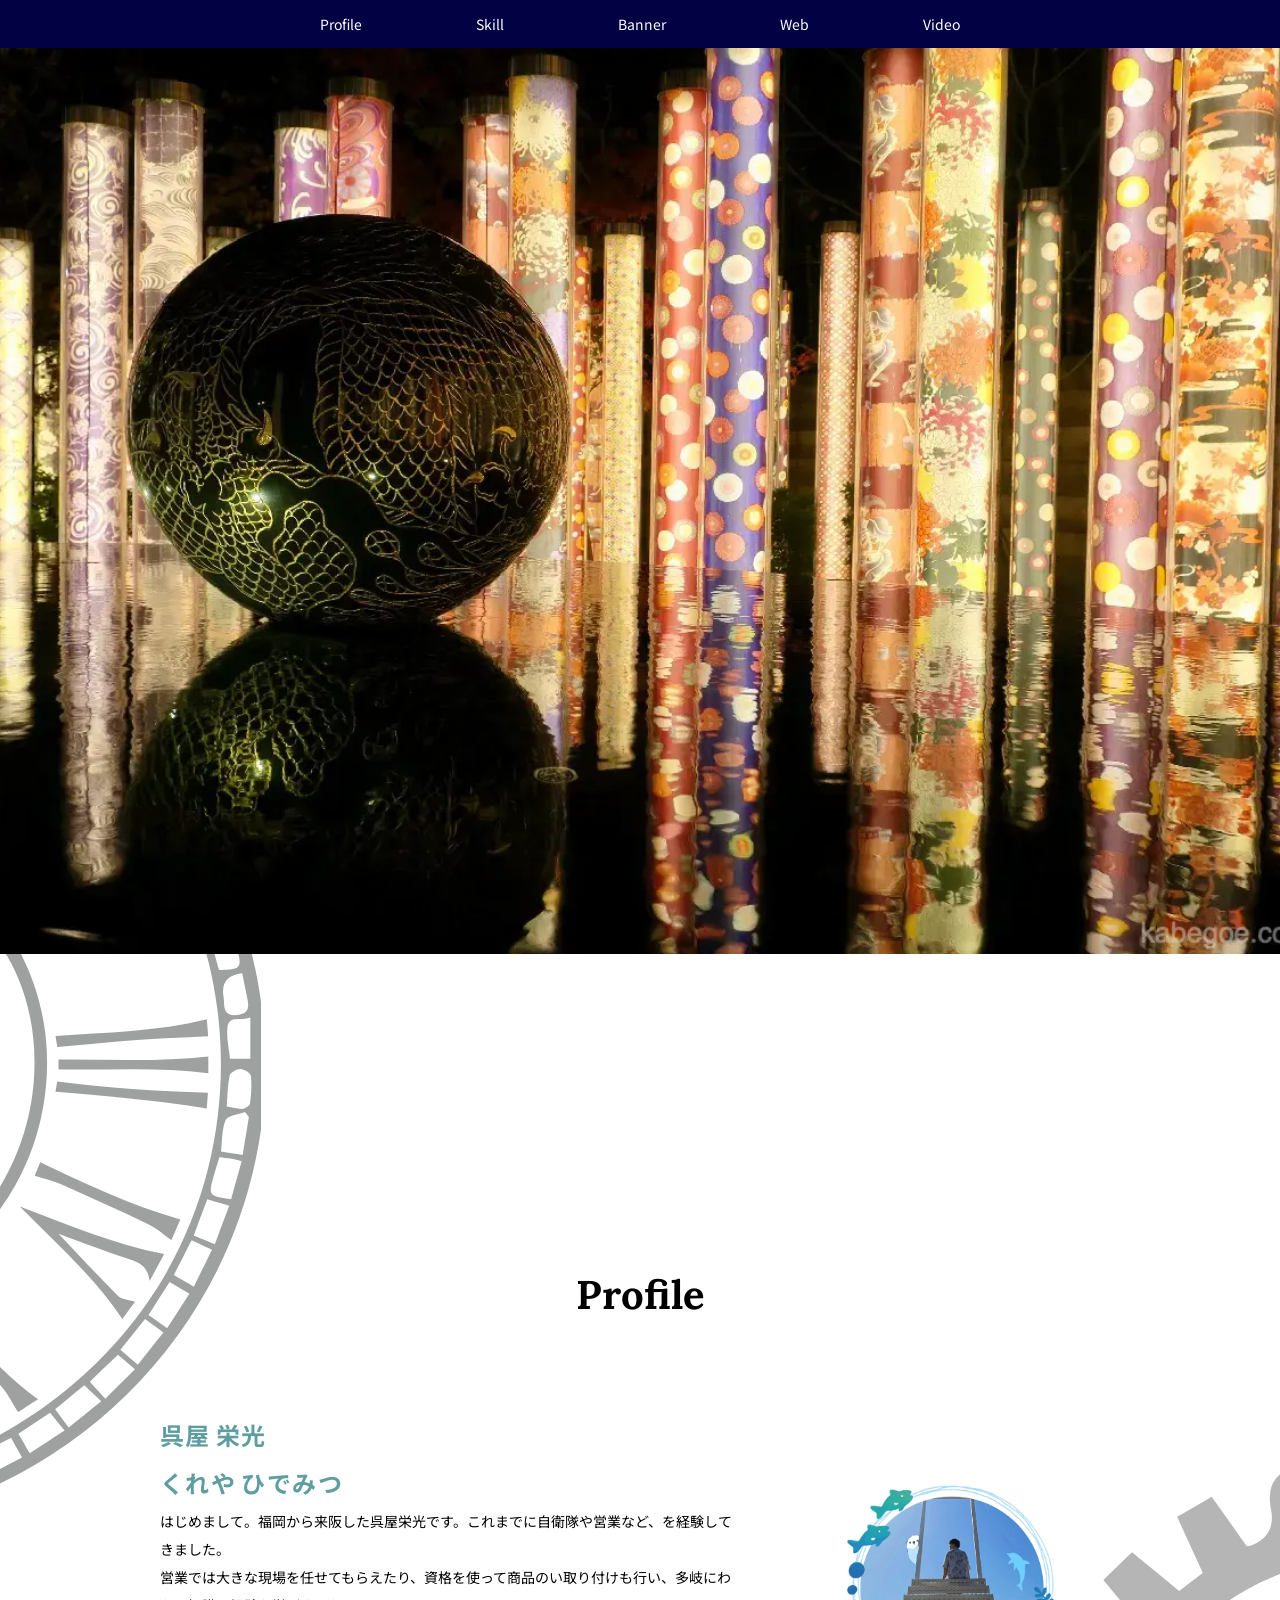
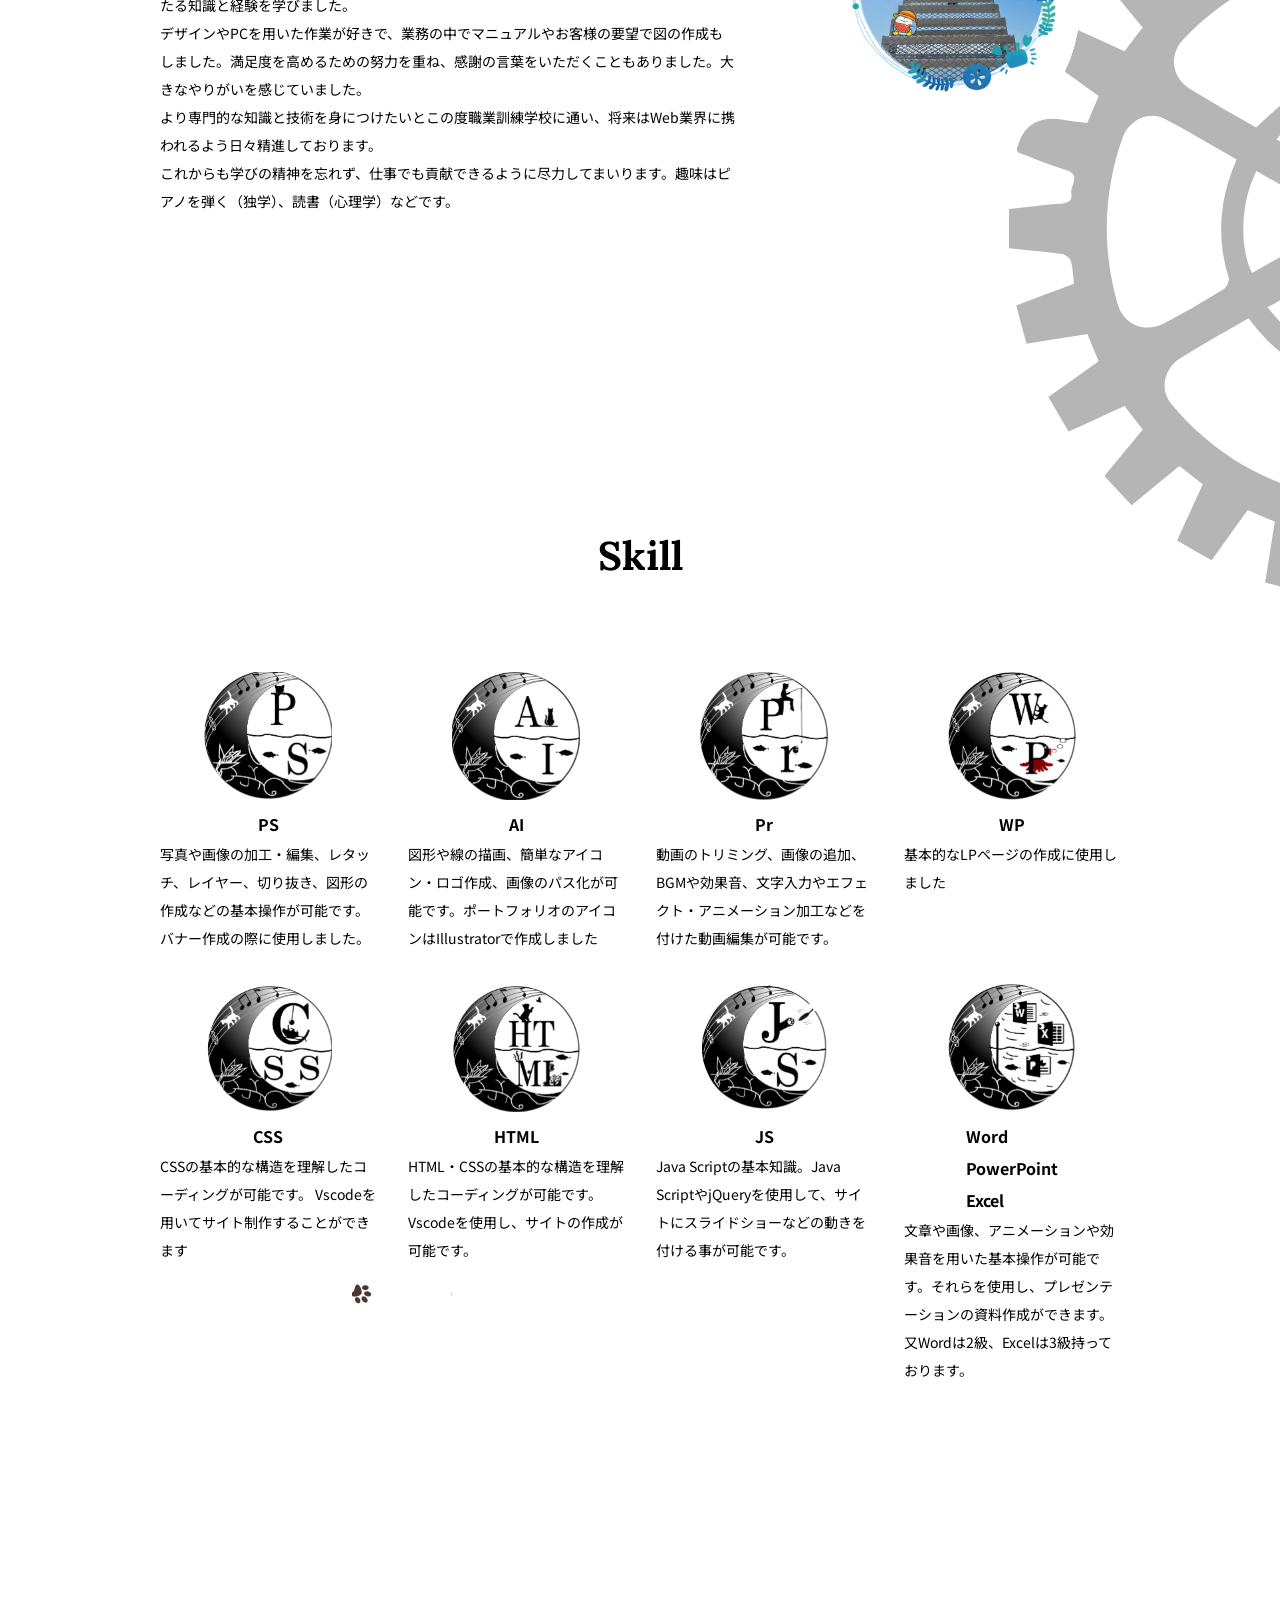
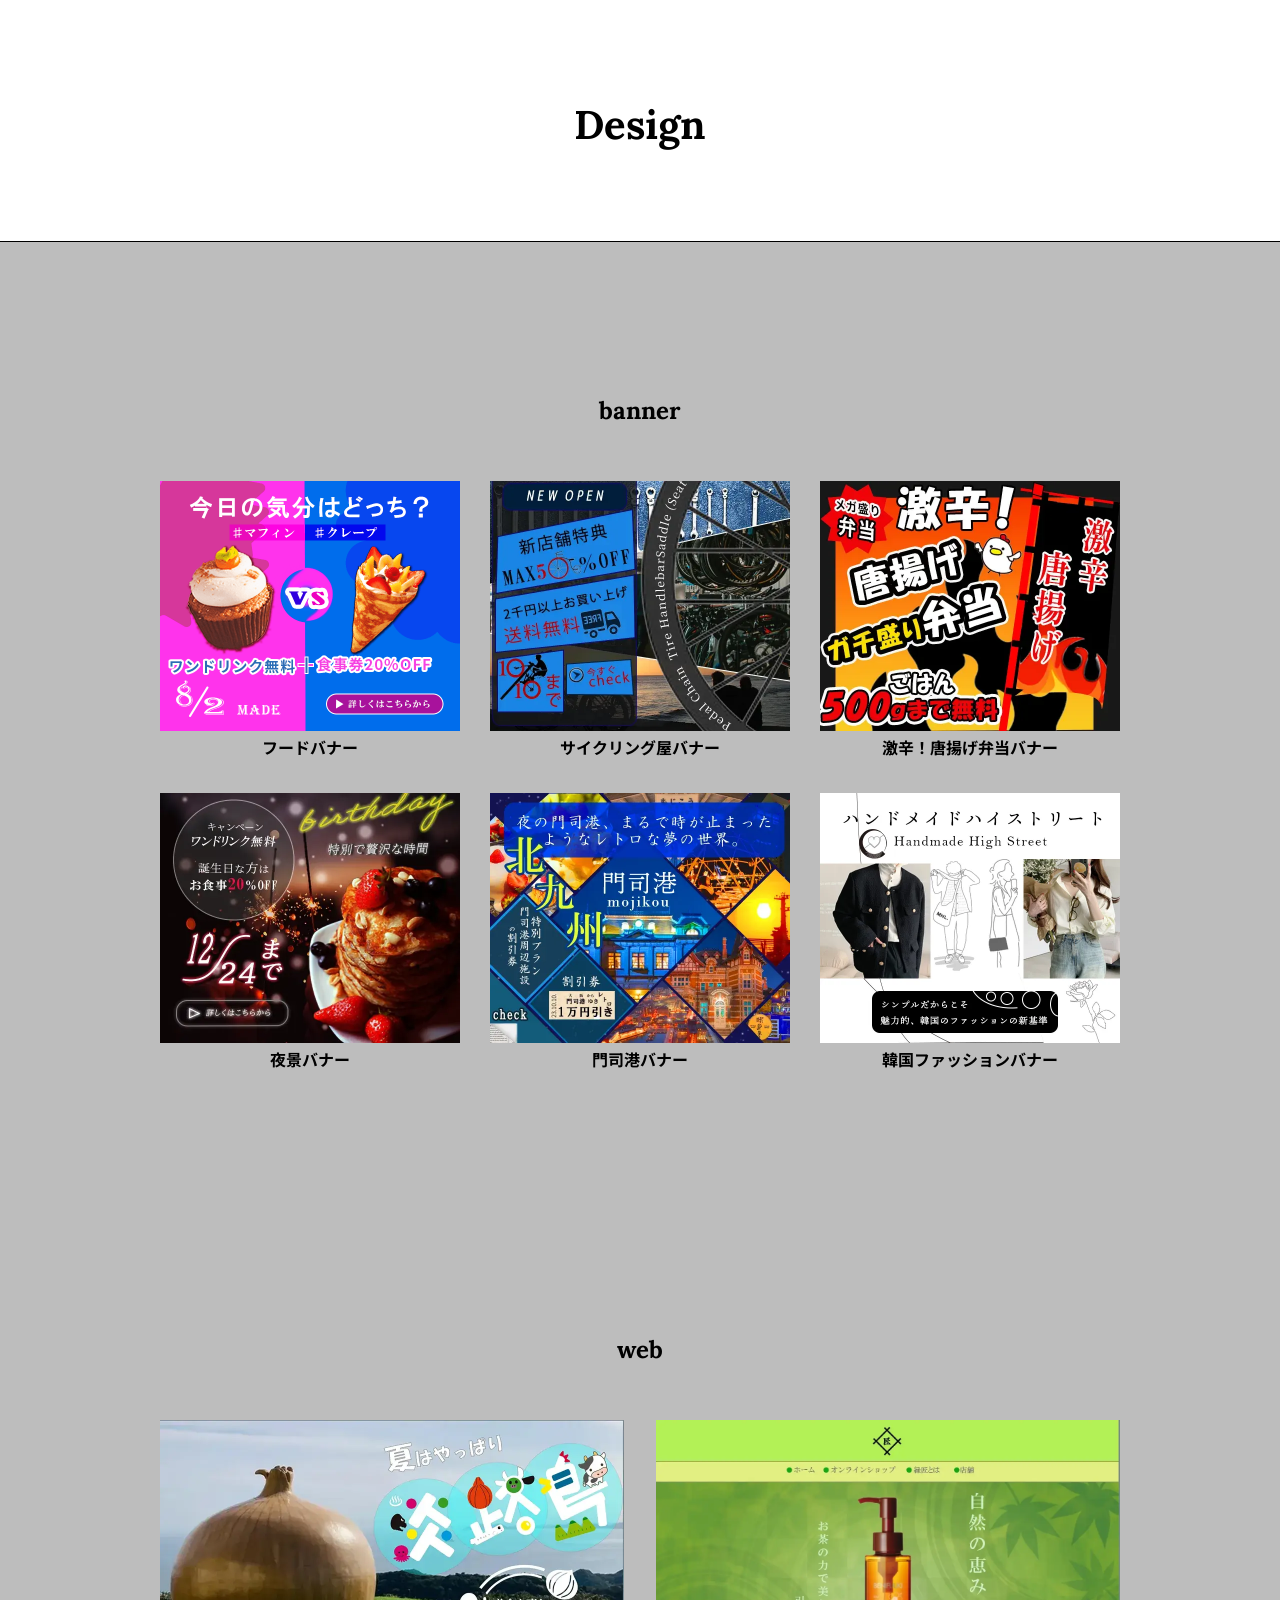
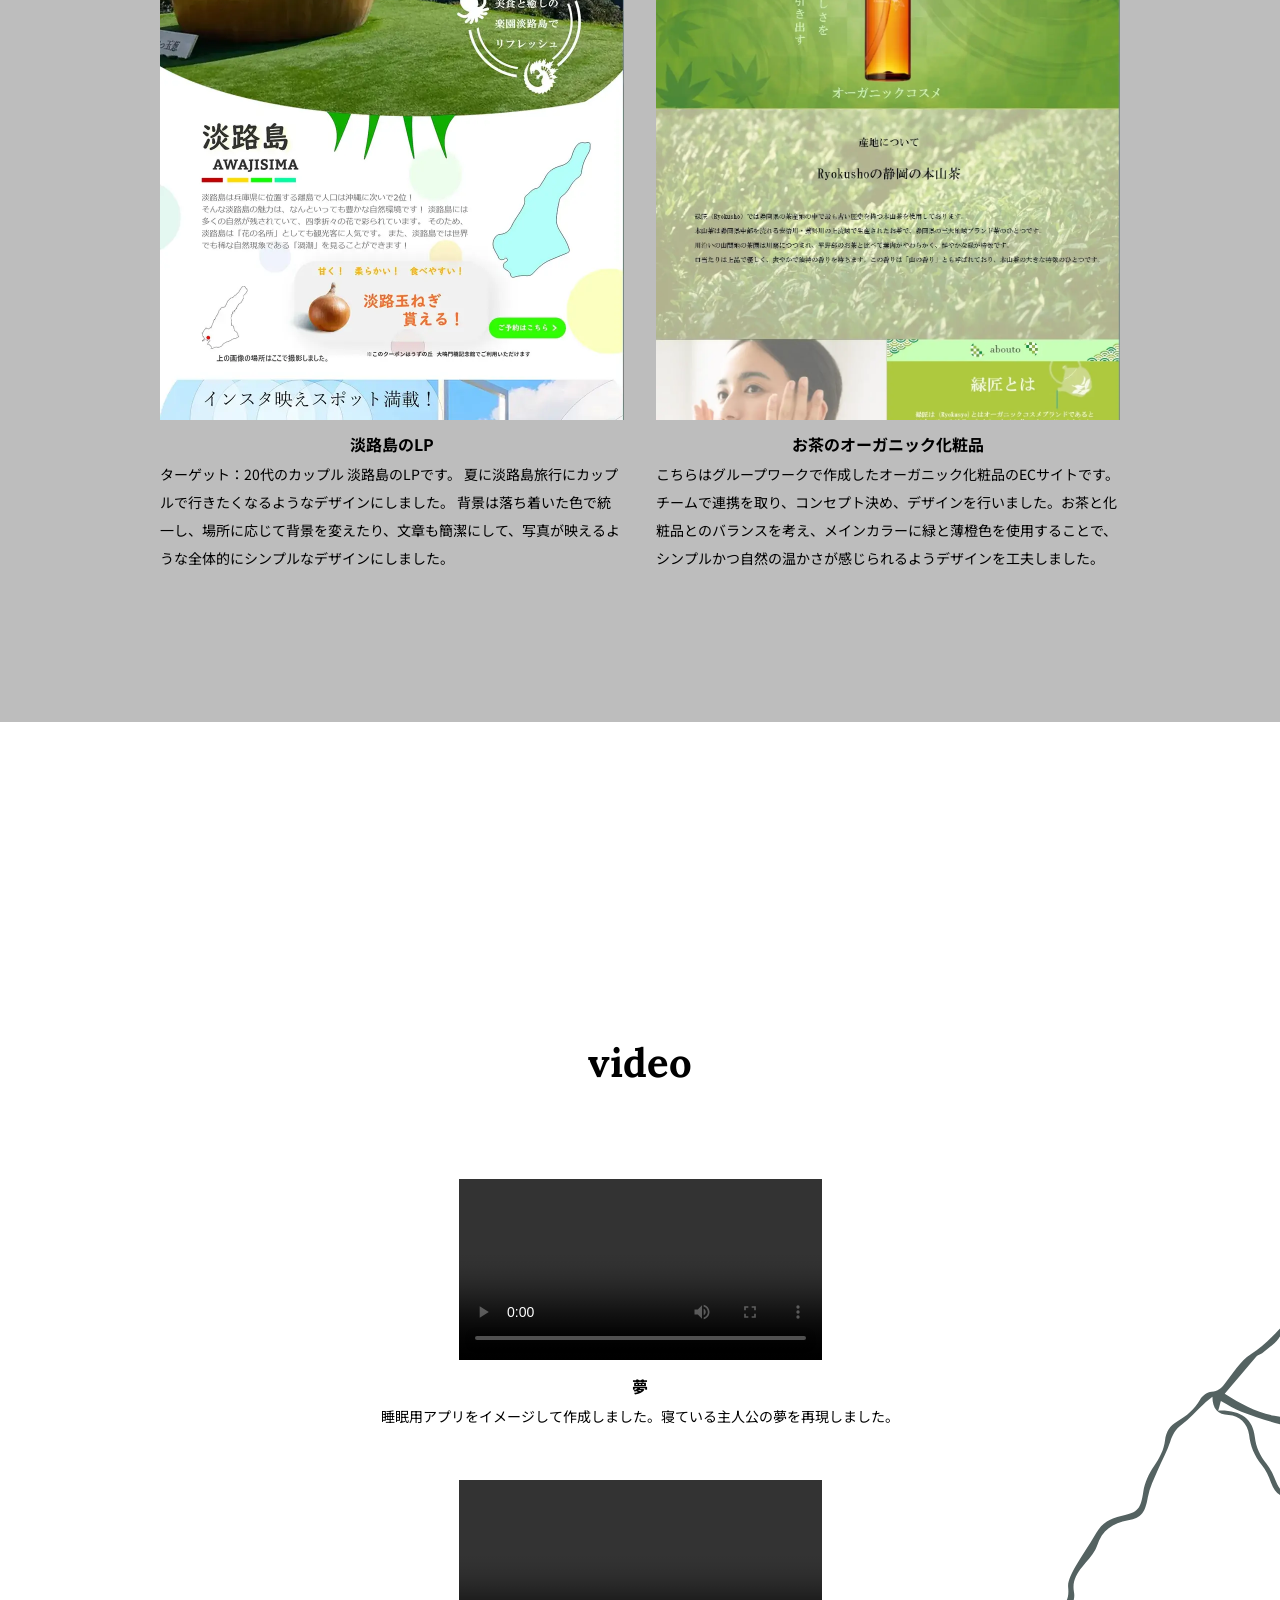
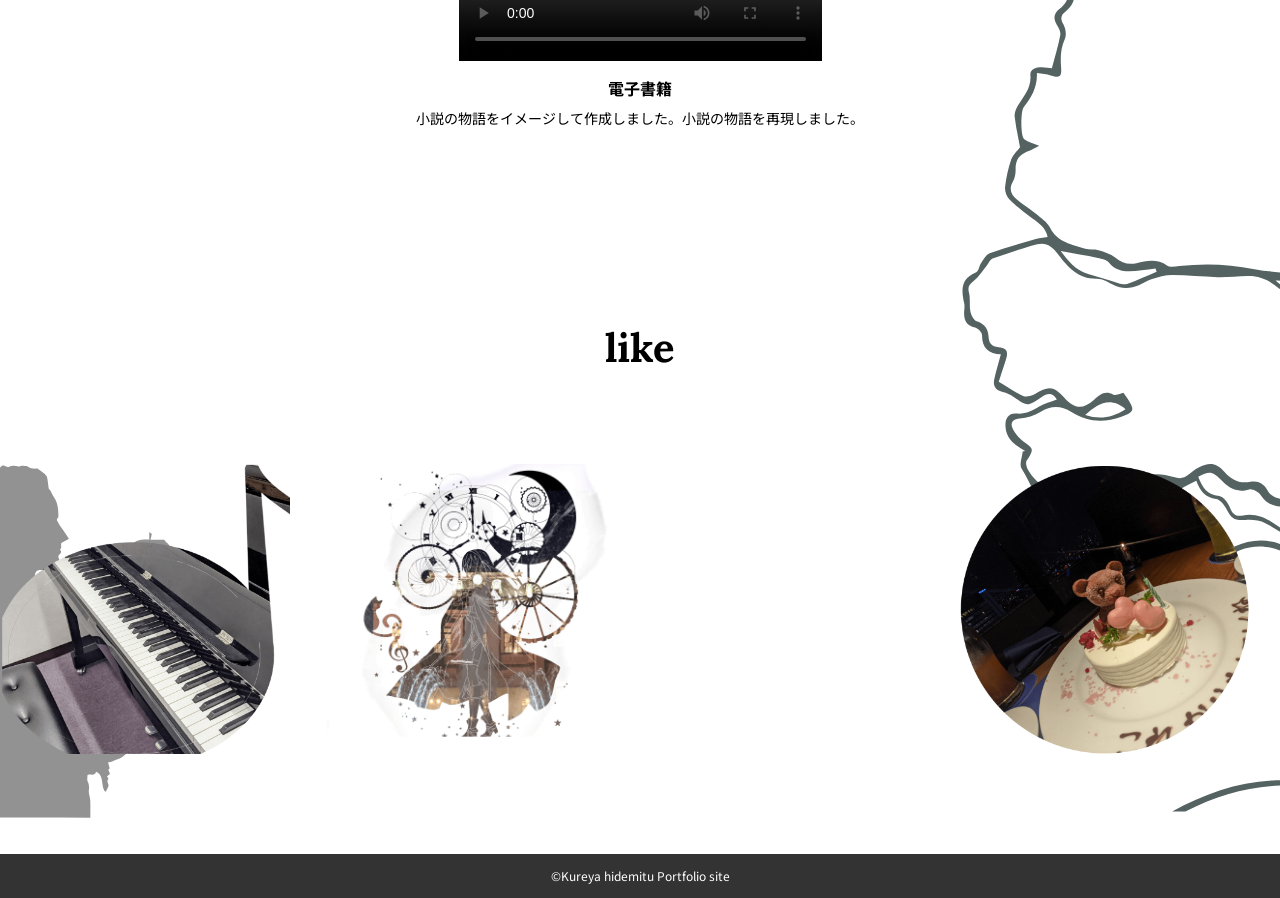
==== kureya-portfolio-site_240527/index.html @ d98ffcdb "Add files via upload" ====
<!DOCTYPE html>
<html lang="ja">

<head>
    <meta charset="UTF-8">
    <meta name="viewport" content="width=device-width, initial-scale=1.0">
    <link rel="preconnect" href="https://fonts.googleapis.com">
    <link rel="preconnect" href="https://fonts.gstatic.com" crossorigin>
    <link
        href="https://fonts.googleapis.com/css2?family=Lora:ital,wght@0,400..700;1,400..700&family=Noto+Sans+JP:wght@100..900&display=swap"
        rel="stylesheet">
    <link rel="stylesheet" href="https://cdnjs.cloudflare.com/ajax/libs/animate.css/4.1.1/animate.min.css" />

    <link rel="stylesheet" href="css/slick-theme.css">
    <link rel="stylesheet" href="css/slick.css">
    <link rel="stylesheet" href="css/style.css">
    <title>Kureya </title>
    <script src="js/jquery-3.6.3.min.js" defer></script>
    <script src="js/slick.min.js" defer></script>
    <script src="js/script.js" defer></script>

    <link rel="icon" href="images/favicon.ico">
</head>

<body>
    <!-- マウスストーカーhttps://junpei-sugiyama.com/mouse-stalker/#google_vignette/ -->
    <div class="stalker" id="js-stalker"></div>


    <!-- 背景のアニメーション -->
    <div id="particles-js"></div>


    <!-- オープニング -->
    <div class="shutter"></div>

    <header>

        <p id="page-top"><a href="#"><span>Page Top</span></a></p>
        <nav class="pc-nav">
            <ul>
                <li>
                    <a href="#profile">Profile</a>
                </li>
                <li>
                    <a href="#skill">Skill</a>
                </li>
                <li>
                    <a href="#design">Banner</a>
                </li>
                <li>
                    <a href="#web">Web</a>
                </li>
                <li>
                    <a href="#video">Video</a>
                </li>
            </ul>
        </nav>

        <!-- スマートフォン版ハンバーガーメニュー -->
        <nav class="sp-nav">
            <ul>
                <li>
                    <a href="#profile">Profile</a>
                </li>
                <li>
                    <a href="#skill">Skill</a>
                </li>
                <li>
                    <a href="#design">Banner</a>
                </li>
                <li>
                    <a href="#web">Web</a>
                </li>
                <li>
                    <a href="#video">Video</a>
                </li>
            </ul>
        </nav>

        <div class="sp-open-btn"><span></span><span></span><span></span></div>

    </header>
    <main>

        <section id="top-hero" class="top-hero">
            <nav class="title">
                <div>
                    <p>
                        <span>P</span>
                        <span>O</span>
                        <span>R</span>
                        <span>T</span>
                        <span>F</span>
                        <span>O</span>
                        <span>L</span>
                        <span>I</span>
                        <span>O</span>
                    </p>
                </div>
            </nav>
        </section>


        <section id="profile" class="container effect-fade">
            <h2 class="h1-portfolio  animate__animated">
                <div class="c07 active">Profile</div>
            </h2>
            <div class="profile-box">
                <div class="profile-box-left">
                    <!-- (一文字ずつでる文字アニメーション)https://mitsutano-oshiro.com/archives/2160 -->

                    <div class="profile-name-box">
                        <div class="txt">
                            <p>呉</p>
                            <p class="txt-space">屋</p>
                            <p>栄</p>
                            <p>光</p>
                        </div>
                        <div class="txt">
                            <p>く</p>
                            <p>れ</p>
                            <p class="txt-space">や</p>

                            <p>ひ</p>
                            <p>で</p>
                            <p>み</p>
                            <p>つ</p>
                        </div><!-- /.txt -->

                    </div>
                    <p class="bgextend bgUDextendTrigger bgappearTrigger">
                        はじめまして。福岡から来阪した呉屋栄光です。これまでに自衛隊や営業など、を経験してきました。<br>
                        営業では大きな現場を任せてもらえたり、資格を使って商品のい取り付けも行い、多岐にわたる知識と経験を学びました。<br>
                        デザインやPCを用いた作業が好きで、業務の中でマニュアルやお客様の要望で図の作成もしました。満足度を高めるための努力を重ね、感謝の言葉をいただくこともありました。大きなやりがいを感じていました。<br>
                        より専門的な知識と技術を身につけたいとこの度職業訓練学校に通い、将来はWeb業界に携われるよう日々精進しております。<br>
                        これからも学びの精神を忘れず、仕事でも貢献できるように尽力してまいります。趣味はピアノを弾く（独学）、読書（心理学）などです。



                    </p>
                </div>

                <figure>

                    <div class="circle">


                        <!-- portfolio写真回転（jQuery）https://www.kansuke-prg.com/jquery/rotation -->
                        <div id="rotate-area">
                            <div class="rotate-target omote" id="omote">
                                <img src="images/profile.png">

                            </div>
                            <div class="rotate-target ura" id="ura">
                                <img src="images/portfolio2.png">

                            </div>
                        </div>
                    </div>


                </figure>
            </div>

            <!-- 回転アニメーション -->
            <div class="box">
                <img src="images/clock (2).svg" alt="" />
            </div>


            <div class="box-gear">
                <img src="images/gear.svg" alt="" />
            </div>
        </section>



        <section id="skill" class="container effect-fade">


            <h2 class="h2-skill animate__animated">
                <div class="c07 active">Skill</div>
            </h2>


            <div class="skill-box">

                <ul>

                    <li>
                        <figure>


                            <div class="flipY"><a href="#skill"><img src="images/PS.png" alt=""><span
                                        class="cap">フォトショップ</span></a></div>

                        </figure>
                        <p class="skill-name">PS </p>
                        <p>写真や画像の加工・編集、レタッチ、レイヤー、切り抜き、図形の作成などの基本操作が可能です。バナー作成の際に使用しました。
                        </p>
                    </li>
                    <li>
                        <figure>
                            <div class="flipY"><a href="#skill"><img src="images/AI.png" alt=""><span
                                        class="cap">イラストレーター</span></a></div>
                        </figure>
                        <p class="skill-name">AI </p>
                        <p>図形や線の描画、簡単なアイコン・ロゴ作成、画像のパス化が可能です。ポートフォリオのアイコンはIllustratorで作成しました
                        </p>
                    </li>
                    <li>
                        <figure>
                            <div class="flipY"><a href="#skill"><img src="images/PJ.png" alt=""><span
                                        class="cap">プレミアプロ</span></a></div>
                        </figure>
                        <p class="skill-name">Pr </p>
                        <p>動画のトリミング、画像の追加、BGMや効果音、文字入力やエフェクト・アニメーション加工などを付けた動画編集が可能です。
                        </p>
                    </li>
                    <li>
                        <figure>
                            <div class="flipY"><a href="#skill"><img src="images/WP.png" alt=""><span
                                        class="cap">ワードプレス</span></a></div>
                        </figure>
                        <p class="skill-name">WP </p>
                        <p>基本的なLPページの作成に使用しました
                        </p>
                    </li>
                    <li>
                        <figure>
                            <div class="flipY"><a href="#skill"><img src="images/CSS.png" alt=""><span
                                        class="cap">カスケーディング <br>スタイル <br>シート</span></a></div>
                        </figure>
                        <p class="skill-name">CSS </p>
                        <p>CSSの基本的な構造を理解したコーディングが可能です。 Vscodeを用いてサイト制作することができます
                        </p>
                    </li>
                    <li>
                        <figure>
                            <div class="flipY"><a href="#skill"><img src="images/HTML.png" alt=""><span
                                        class="cap">ハイパーテキスト<br>マークアップ <br>ランゲージ</span></a></div>
                        </figure>
                        <p class="skill-name">HTML </p>
                        <p>HTML・CSSの基本的な構造を理解したコーディングが可能です。 Vscodeを使用し、サイトの作成が可能です。
                        </p>
                    </li>
                    <li>
                        <figure>
                            <div class="flipY"><a href="#skill"><img src="images/JS.png" alt=""><span
                                        class="cap">ジャバスクリプト</span></a></div>
                        </figure>
                        <p class="skill-name">JS </p>
                        <p>Java Scriptの基本知識。Java ScriptやjQueryを使用して、サイトにスライドショーなどの動きを付ける事が可能です。
                        </p>
                    </li>
                    <li>
                        <figure>
                            <div class="flipY"><a href="#skill"><img src="images/WordPowerPointExcel.png" alt=""><span
                                        class="cap">ワード<br>パワーポイント<br>エクセル</span></a></div>

                        </figure>
                        <p class="skill-name">Word <br> PowerPoint <br> Excel </p>
                        <p>文章や画像、アニメーションや効果音を用いた基本操作が可能です。それらを使用し、プレゼンテーションの資料作成ができます。
                            又Wordは2級、Excelは3級持っております。
                        </p>
                    </li>
                </ul>
            </div>
            <!-- 猫の足跡のアニメーション -->
            <div class="steps"></div>
        </section>

        <section id="design" class="effect-fade">

            <h2 class="h3-Design animate__animated">
                <div class="c07 active">Design</div>
            </h2>

            <div class="design-wrapper">

                <!-- アニメーション電車 -->
                <div class="demo_stage">
                    <div class="demo_wrap" data-order="left">
                        <span class="demo_item anime"></span>
                    </div>
                </div>


                <section id="banner" class="container effect-fade">
                    <h3>
                        <div class="c07 active">banner</div>
                    </h3>

                    <div class="banner-box">
                        <ul>
                            <li class="bgDU">
                                <a href="#"><span class="mask">
                                        <img src="images/ps_banner-ドーナツ.png" alt="食べ物対決バナー"><span class="cap">
                                            <h4>ターゲット層:20代～30代女性</h4><br>
                                            マフィンとクレープのバナーです。 クレープとマフィンが対比するように色を分けて、対決をイメージできるようにデザインにしました。
                                        </span>
                                    </span></a>
                                <p class="banner-name"> フードバナー </p>
                            </li>
                            <li class="bgDU">
                                <a href="#"><span class="mask">

                                        <img src="images/zakka_banner-baiku.webp" alt="自転車バナー"><span class="cap">

                                            <h4>ターゲット層:20代～30代男性</h4><br>
                                            自転車バナーです。 全体的に自転車の要素と青色を入れることで
                                            大人向けの自転車屋さんを連想させるデザインにしました。
                                        </span>
                                    </span></a>
                                <p class="banner-name"> サイクリング屋バナー </p>
                            </li>
                            <li class="bgDU">
                                <a href="#"><span class="mask">
                                        <img src="images/food_banner-gekikaea-karaagepsd.webp" alt="唐揚げバナー"><span
                                            class="cap">
                                            <h4>ターゲット層:20～50代</h4><br>
                                            辛い唐揚げを売りにしている、お弁当屋さんをイメージしたバナーです。<br>
                                            辛い唐揚げが好きな人をターゲットとし、一目で辛いと伝わるようなデザインと、できるだけわかりやすく目立つフォントで書きました。
                                        </span></span></a>
                                <p class="banner-name"> 激辛！唐揚げ弁当バナー</p>
                            </li>
                            <li class="bgDU">
                                <a href="#"><span class="mask">
                                        <img src="images/food_banner-birthday-hoteel.webp" alt="ｸﾘｽﾏｽ"><span
                                            class="cap">
                                            <h4>ターゲット層:20～30代 男女</h4><br>
                                            恋人と夜景を見ながらディナーをイメージしたバナーです。<br>
                                            クリスマスや誕生日を恋人とお祝いしたい人をターゲットとし、夜景とすこし高級感のあるデザインにしました。
                                        </span></span></a>
                                <p class="banner-name"> 夜景バナー</p>
                            </li>
                            <li class="bgDU">
                                <a href="#"><span class="mask">
                                        <img src="images/travel_banner-mojikouwebp.webp" alt="門司港"><span class="cap">
                                            <h4>ターゲット層:20～60代 男女</h4><br>
                                            北九州の門司港の旅行をイメージしたバナーです。<br>
                                            門司港のレトロ感を出すために、全体的に落ち着いた色にしつつ、画像一枚一枚を目立たせることで、門司港のイメージを崩さず、老若男女問わず、見てしまうバナー仕上げました。
                                        </span></span></a>
                                <p class="banner-name"> 門司港バナー</p>
                            </li>
                            <li class="bgDU">
                                <a href="#"><span class="mask">
                                        <img src="images/ps_banner-fashion-kannkoku.webp" alt="韓国バナー"><span class="cap">
                                            <h4>ターゲット層:20代 男女</h4><br>
                                            韓国ファッションをイメージした、バナーです。<br>
                                            シンプルだけど、きれい目感を出すために全体的白にし、そこに少しデザインを加えることで、韓国らしく、綺麗目な清潔感のある、バナーに仕上げました。
                                        </span></span></a>
                                <p class="banner-name"> 韓国ファッションバナー </p>
                            </li>
                        </ul>
                    </div>
                </section>

                <section id="web" class="container effect-fade">

                    <h3 class="h3-web animate__animated">
                        <div class="c07 active">web</div>
                    </h3>

                    <div class="web-box">
                        <ul>
                            <li>
                                <a href="lp01.html">
                                    <figure>
                                        <img src="images/lp-img.webp" alt="">
                                    </figure>
                                </a>
                                <p class="web-name">淡路島のLP</p>
                                <p>ターゲット：20代のカップル
                                    淡路島のLPです。
                                    夏に淡路島旅行にカップルで行きたくなるようなデザインにしました。
                                    背景は落ち着いた色で統一し、場所に応じて背景を変えたり、文章も簡潔にして、写真が映えるような全体的にシンプルなデザインにしました。</p>
                            </li>
                            <li>
                                <a href="group01.html">
                                    <figure>
                                        <img src="images/TOP.webp" alt="">
                                    </figure>
                                </a>
                                <p class="web-name">お茶のオーガニック化粧品</p>
                                <p>こちらはグループワークで作成したオーガニック化粧品のECサイトです。チームで連携を取り、コンセプト決め、デザインを行いました。お茶と化粧品とのバランスを考え、メインカラーに緑と薄橙色を使用することで、シンプルかつ自然の温かさが感じられるようデザインを工夫しました。
                                </p>
                            </li>
                        </ul>
                    </div>
                </section>
            </div>
        </section>


        <section id="video" class="container effect-fade">
            <h2 class="h2-video  animate__animated">
                <div class="c07 active">video</div>
            </h2>

            <div class="video-box">
                <div class="wood">
                    <img src="images/wood.svg" alt="">
                </div>
                <div class="layout updown">
                    <img src="images/apple.svg" alt="">
                </div>
                <div class="newton">
                    <img src="images/newton.svg" alt="">
                </div>
                <ul>
                    <li class="video-list-01">
                        <video src="video/movie01.mp4" controls> </video>
                        <p class="video-name">夢</p>
                        <p>睡眠用アプリをイメージして作成しました。寝ている主人公の夢を再現しました。
                        </p>
                    </li>
                    <li class="video-list-02">
                        <video src="video/movie02.mp4" controls> </video>
                        <p class="video-name">電子書籍</p>
                        <p>小説の物語をイメージして作成しました。小説の物語を再現しました。</p>
                    </li>
                </ul>
            </div>
        </section>

        <section id="like" class="like">
            <h2 class="h2-like animate__animated">
                <div class="c07 active">like</div>
            </h2>

            <ul id="slick-slider" class="slider">
                <li>
                    <img src="images/dog.png" alt="">
                </li>
                <li>
                    <img src="images/friend.png" alt="">
                </li>
                <li>
                    <img src="images/piano.png" alt="">
                </li>
                <li>
                    <img src="images/MOJIKOUstation.png" alt="">
                </li>
                <li>
                    <img src="images/ship.png" alt="">
                </li>
                <li>
                    <img src="images/cake.png" alt="">
                </li>
                <li>
                    <img src="images/bird.png" alt="">
                </li>
            </ul>
        </section>
    </main>
    <footer>
        &copy;Kureya hidemitu Portfolio site

    </footer>

    <!-- 背景のアニメーション2 -->
    <script src="http://cdn.jsdelivr.net/particles.js/2.0.0/particles.min.js"></script>
    <!--自作のJS-->

    <!-- 猫の足跡のアニメーション -->
    <!-- <script src="https://code.jquery.com/jquery-3.4.1.min.js"
        integrity="sha256-CSXorXvZcTkaix6Yvo6HppcZGetbYMGWSFlBw8HfCJo=" crossorigin="anonymous"></script> -->
    <!--自作のJavaScript-->
    <!-- <script src="js/9-3-4.js"></script> -->
    <script src="https://cdnjs.cloudflare.com/ajax/libs/gsap/3.12.2/gsap.min.js"></script>
    <script src="https://cdnjs.cloudflare.com/ajax/libs/gsap/3.12.2/ScrollTrigger.min.js"></script>
</body>

</html>
---- kureya-portfolio-site_240527/css/style.css ----
@charset "UFT-8";

/* ------------------------------------------全体の設定------------------------------------------------------------------------ */
/* <!-- マウスストーカーhttps://junpei-sugiyama.com/mouse-stalker/ --> */
.stalker {
	background-color: rgba(28, 180, 211, .5);
	/* 背景色 */
	border-radius: 50%;
	/* 正円 */
	height: 30px;
	/* 円の高さ */
	left: -15px;
	/* widthの半分 */
	opacity: 0;
	/* カーソルを画面内に入れるまでは透明 */
	pointer-events: none;
	/* 直下のリンクをクリック可能にする */
	position: fixed;
	/* スクロールしてもカーソルの位置で固定 */
	top: -15px;
	/* widthの半分 */
	transition: all .3s ease-out;
	/* 遅れてついてくる時間 */
	width: 30px;
	/* 円の幅 */
	z-index: 999;
	/* 一番上に来るように */
}

/* リンクにホバーした時のスタイル */
.stalker.js-hover {
	background-color: #fff;
	/* 色を反転させるのに必要 */
	height: 50px;
	/* カーソルがリンク上に乗ったときの高さ */
	left: -25px;
	/* 円の幅の半分 */
	mix-blend-mode: difference;
	/* 色を反転 */
	top: -25px;
	/* 円の高さの半分 */
	width: 50px;
	/* カーソルがリンク上に乗ったときの幅 */
}






*,
*::after *::before {
	box-sizing: border-box;
}

* {
	margin: 0;
	padding: 0;

}

img {
	max-width: 100%;
}


html {
	overflow-x: hidden;
}

body {
	/* font-family:  "Lora"serif; */
	font-family: "Noto Sans JP", sans-serif;
	font-size: 14px;
	line-height: 2;
	overflow-x: hidden;
	overflow-y: hidden;
}

ul,
ol {
	list-style-type: none;
}

a {
	color: inherit;
	text-decoration: none;
}

a:hover {
	opacity: 0.6;
}

h1 {
	font-family: "Lora", serif;
	font-size: 80px;
	border-bottom: 1px #333333;
	line-height: 1;
	padding-bottom: 18px;
	text-align: center;
}

h2 {
	font-family: "Lora", serif;
	font-size: 40px;
	text-align: center;
	margin-bottom: 50px;
}

h3 {
	font-family: "Lora", serif;
	font-size: 24px;
	text-align: center;
	margin-bottom: 20px;
}

.skill-name,
.banner-name,
.web-name,
.video-name {
	font-size: 16px;
	font-weight: bold;
}

.container {
	max-width: 960px;
	margin: 0 auto;
}

/* 全体の設定はここまで */
/* トップページはここから */

header {
	background-color: rgb(1, 1, 68);
	width: 100%;
	height: 48px;
	position: sticky;
	top: 0;
	z-index: 9999;
}

header .pc-nav {
	height: 100%;
}

header .pc-nav ul {
	/* headerの高さ48ｐｘを引き継ぐ */
	height: 100%;
	color: #fff;
	/* 子要素liを中央に等間隔、上下中央にする */
	display: flex;
	width: 50%;
	justify-content: space-between;
	align-items: center;
	/* ul自身を中央にする */
	margin-left: auto;
	margin-right: auto;
}

footer {
	height: 44px;
	background-color: #333333;
	font-size: 12px;
	color: #fff;

	display: flex;
	justify-content: center;
	align-items: center;
}

.top-hero {
	background: url(../images/ball.webp) no-repeat center/cover;
	height: 731px;
	display: flex;
	position: relative;
	z-index: 10;
	justify-content: center;
	align-items: center;
	color: #000;
}

.top-hero p {

	font-size: 106px;
	text-align: center;
	line-height: 1;
	padding-top: 10px;
	letter-spacing: -6px;
	margin-bottom: 189px;
}

#top-hero,
#profile,
#skill,
#design,
#web,
#video {
	margin-bottom: 100px;
	padding-top: 180px;
	margin-top: -5px;
}




/* 文字のタグアニメーションhttps://8oo.jp/blog/40/ */

.c07:hover {
	animation-name: kf_c07a, kf_c07b;
	animation-duration: 1.5s, 0s;
	animation-delay: 0s, 0.75s;
	animation-timing-function: linear;
	animation-fill-mode: forwards;
	animation-iteration-count: infinite;

}

@keyframes kf_c07a {
	50% {
		background-size: 100% 100%, 100% 100%, 100% 100%, 100% 100%;
	}

	100% {
		background-size: 0% 100%, 100% 0%, 0% 100%, 100% 0%;
	}
}

@keyframes kf_c07b {
	100% {
		background-position: right bottom, right bottom, top left, top left;
	}
}

.c07 {
	padding: 26px 26px;
	background-image:
		linear-gradient(to bottom, transparent 10px, #575757 10px, #575757 13px, transparent 13px),
		linear-gradient(to left, transparent 10px, #575757 10px, #575757 13px, transparent 13px),
		linear-gradient(to top, transparent 10px, #575757 10px, #575757 13px, transparent 13px),
		linear-gradient(to right, transparent 10px, #575757 10px, #575757 13px, transparent 13px);
	background-repeat: no-repeat;
	background-size: 0% 100%, 100% 0%, 0% 100%, 100% 0%;
	background-position: top left, top left, right bottom, right bottom;

}




/* プロフィールここから */

.profile-box {
	display: flex;
	justify-content: space-between;
	width: 100%;


}



.profile-box figure img {
	width: 256px;
}

.profile-name {
	font-size: 24px;
	margin-right: 1em;
}


/* <!-- portfolio写真回転（jQuery）https://www.kansuke-prg.com/jquery/rotation --> */

.rotate-target {
	background: #ffffff;
	padding: 0%;
	display: inline-block;
	height: 97%;
	border-radius: 50%;
}

.rotate-target p {
	text-align: center;
	margin: 0px !important;
}

#rotate-area {
	position: relative;
	min-height: 295px;
}

#rotate-area .rotate-target {
	position: absolute;
	transition: all 0.5s ease-out 0s;
	display: block;
	left: -96px;
	top: 0px;
	cursor: pointer;
}

#rotate-area .omote {
	z-index: 1;
	transform: rotateY(0deg);
}

#rotate-area .ura {
	z-index: 0;
	transform: rotateY(-180deg);
}



/* スキル */


/*アイコンの 回転Y軸　アニメーション
   ----------------------------- */

.flipY a {
	/*テキストの基点となる位置を定義*/
	position: relative;
	display: block;
}

.flipY img {
	transition: all 0.35s ease;
	/*移り変わる速さを変更したい場合はこの数値を変更*/
	backface-visibility: hidden;
	/*三次元になった際に裏面を可視化させない*/
}

.flipY a:hover img {
	/*hoverした時の変化*/
	transform: rotateY(-180deg);
	opacity: 0;
}

.flipY span.cap {
	/*ここからエリアの絶対配置の指定*/
	position: absolute;
	top: 0;
	bottom: 0;
	left: 0;
	right: 0;
	/*ここまでエリアの絶対配置の指定*/
	transition: all 0.35s ease;
	/*移り変わる速さを変更したい場合はこの数値を変更*/
	transform: rotateY(90deg);
	/*横軸に回転*/
	transform-origin: 50% 0%;
	/*回転する基点*/
	opacity: 0;
	background: #000;
	border-radius: 50%;
	/*背景色*/
	color: #fff;
	/*テキストの色を変えたい場合はここを修正*/
	/*ここからテキスト中央寄せの指定*/
	display: flex;
	justify-content: center;
	align-items: center;
	text-align: center;
	line-height: 1.5;
	/*ここまでテキスト中央寄せの指定*/
}

.flipY a:hover {

	opacity: 1;

}








.flipY a:hover span.cap {
	/*hoverした時の変化*/
	transform: rotateY(0);
	/*横軸に回転*/
	opacity: 1;
	transition-delay: 0.15s;
	/*移り変わる速さを変更したい場合はこの数値を変更*/
}




.skill-box {
	position: relative;
}

.skill-box ul {
	display: flex;
	flex-wrap: wrap;
	justify-content: center;
	gap: 32px;
}

.skill-box li {
	width: calc((100% - 96px) /4);
	display: flex;
	align-items: center;
	flex-direction: column;
}

.skill-box figure img {
	width: 128px;
}

/* デザインここから */

/* バナーここから */

#design {
	position: relative;
	z-index: 10;
}

.design-wrapper {
	background-color: rgba(145, 145, 145, 0.6);
	padding-top: 50px;
	padding-bottom: 50px;
}

.banner-box {
	margin-bottom: 50px;
}

.banner-box ul {
	display: grid;
	grid-template-columns: repeat(auto-fit, minmax(300px, 1fr));
	align-items: start;
	gap: 30px;

}

.banner-box li {
	width: 100%;
	display: grid;
	/* 左右方向中央 */
	justify-items: center;
}



.banner-box figure img {
	width: 300px;

}

/* webここから */

.web-box ul {
	display: flex;
	justify-content: center;
	gap: 32px;
}

.web-box li {
	width: calc((100% - 32px) / 2);
	display: flex;
	flex-direction: column;
	align-items: center;
}

.web-box figure img {
	width: 464px;
}

video {
	width: 70%;
	margin-bottom: 10px;
}

.video-box {
	position: relative;
	display: flex;
	flex-direction: column;
	align-items: center;
}

.video-box ul li {
	margin-bottom: 50px;
	display: flex;
	flex-direction: column;
	align-items: center;
}

/* like */
.slick-slide {
	margin-right: 30px;

}

* ハンバーガーメニューここから */ .pc-nav {
	display: block;
}

.sp-nav {
	position: fixed;
	z-index: 999;
	top: 0;
	right: -120%;
	width: 100%;
	height: 100vh;
	background: #999;
	transition: all 0.6s;
}

.sp-nav.panelactive {
	right: 0;
}


.sp-nav ul {
	position: absolute;
	z-index: 999;
	top: 50%;
	left: 50%;
	transform: translate(-50%, -50%);
}

.sp-nav li {
	list-style: none;
	text-align: center;
}

.sp-nav li a {
	color: #333;
	text-decoration: none;
	padding: 10px;
	display: block;
	text-transform: uppercase;
	letter-spacing: 0.1em;
	font-weight: bold;
}

.sp-open-btn {
	position: fixed;
	z-index: 9999;
	top: 0px;
	right: 10px;
	cursor: pointer;
	width: 50px;
	height: 50px;
	display: none;
}

.sp-open-btn span {
	display: inline-block;
	transition: all 0.4s;
	position: absolute;
	left: 14px;
	height: 3px;
	border-radius: 2px;
	background-color: #fff;
	width: 45%;
}

.sp-open-btn span:nth-of-type(1) {
	top: 15px;
}

.sp-open-btn span:nth-of-type(2) {
	top: 23px;
}

.sp-open-btn span:nth-of-type(3) {
	top: 31px;
}

.sp-open-btn.active span:nth-of-type(1) {
	top: 18px;
	left: 18px;
	transform: translateY(6px) rotate(-45deg);
	width: 30%;
}

.sp-open-btn.active span:nth-of-type(2) {
	opacity: 0;
}

.sp-open-btn.active span:nth-of-type(3) {
	top: 30px;
	left: 18px;
	transform: translateY(-6px) rotate(45deg);
	width: 30%;
}

body.active {
	height: 100%;
	overflow: hidden;
}

/* コンテンツフェードインここから */
.effect-fade {
	opacity: 0;
	transform: translate(0, 100px);
	transition: all 2000ms;
}

.effect-scroll {
	opacity: 1;
	transform: translate(0, 0);
}









/* 背景に模様を入れようCSS版 */

#particles-js {
	position: fixed;
	/*描画固定*/
	z-index: -1;
	/*描画を一番下に*/
	width: 100%;
	height: 100%;
	background-color: #ffffff;
	/*背景色*/
}

#wrapper {
	position: relative;
	/*描画を#particles-jsよりも上にするためposition:relative;を指定*/
	z-index: 1;
	/*z-indexの数字を大きくすることで描画を#particles-jsよりも上に*/
	width: 100%;
	height: 100%;
}



/* バナーの画像に説明分をスライドさせる */
/* 背景が下から出現＋テキスト */

.bgDU {
	position: relative;
	/*テキストの基点となる位置を定義*/
}

.bgDU span.mask {
	position: relative;
	/*背景色の基点となる位置を定義*/
	display: block;
	line-height: 0;
	/*行の高さを0にする*/
	overflow: hidden;
	/*拡大してはみ出る要素を隠す*/
}

.bgDU span.mask::before {
	content: "";
	position: absolute;
	z-index: 2;
	left: 0;
	top: 0;
	opacity: 0;
	/*透過0*/
	transition: .3s ease-in-out;
	/*移り変わる速さを変更したい場合はこの数値を変更*/
	transform: translateY(100%);
	background: #333;
	/*背景色*/
	width: 100%;
	height: 100%;
}

.bgDU:hover span.mask::before {
	/*hoverした時の変化*/
	opacity: 1;
	/*透過なしに変化*/
	transform: translateY(0);
}

.bgDU span.cap {
	/*画像の上のテキスト*/
	position: absolute;
	opacity: 0;
	/*透過0*/
	transition: .5s ease-in-out;
	/*移り変わる速さを変更したい場合はこの数値を変更*/
	z-index: 3;
	/*テキストを前面に出す*/
	top: 50%;
	left: 50%;
	transform: translate(-50%, -50%);
	/*テキストの位置中央指定*/
	color: #fff;
	/*テキストの色を変えたい場合はここを修正*/
	line-height: 1.5;
	/*行の高さを1.5にする*/
	width: 80%;
}

.bgDU:hover span.cap {
	/*hoverした時の変化*/
	opacity: 1;
	/*透過なしに変化*/
}



/* アニメーション */
.demo_item {
	width: 50px;
	height: 50px;
	border-radius: 10px;
	background-image: url(../images/train.png);
	background-size: 100% 100%;
	background-position: 0 0;
	background-repeat: no-repeat;
	display: block;
	position: relative;
	margin: 1px;

}

.demo_item.anime {
	animation-name: upDown;
	animation-iteration-count: infinite;
	animation-duration: 0.1s;
	animation-direction: alternate;
	animation-timing-function: steps(2);
	transition-duration: .3s;
	transition-property: transform;
}


.demo_stage {
	position: relative;
	width: 100%;
	height: 69px;
	top: -119px;
	display: block;
	border-bottom: solid #000000 1px;
}


.demo_wrap {
	display: block;
	position: absolute;
	top: 20px;
	animation-fill-mode: forwards;
	animation-timing-function: linear;
	animation-duration: 15s;
	animation-iteration-count: 1;
	margin-right: -25px;
}








.demo_wrap[data-order="left"] {
	animation-name: GoLeft;
}

.demo_wrap[data-order="right"] {
	animation-name: GoRight;
}

[data-order="right"]>.demo_item {
	transform: rotateY(180deg);
}





@keyframes GoLeft {
	0% {
		right: 10%;
	}

	100% {
		right: 90%;
	}
}

@keyframes GoRight {
	0% {
		right: 90%;
	}

	100% {
		right: 10%;
	}
}

@keyframes upDown {
	0% {
		top: 0;

	}

	100% {
		top: 3px;
	}
}








/* オープニング */
.shutter {
	position: fixed;
	top: 0;
	left: 0;
	right: 0;
	bottom: 0;
	background-color: #1e1e1e;
	z-index: 9999;
	animation: byeShutter 2.6s forwards;
}

.shutter::before,
.shutter::after {
	content: "";
	position: absolute;
	top: 0;
	left: 0;
	bottom: 0;
	margin: auto;
}

.shutter::before {
	background-color: #b5a58b;
	width: 0;
	height: 1px;
	animation: shutterOpen1 2.6s forwards;
}

.shutter::after {
	width: 120%;
	height: 0;
	margin-left: -10%;
	background-color: #f3f3f3;
	animation: shutterOpen2 2.6s forwards;
}

.content {
	animation: contentScale 2.6s forwards;
}

@keyframes byeShutter {
	70% {
		opacity: 1;
	}

	100% {
		opacity: 0;
		display: none;
		z-index: -1;
	}
}

@keyframes shutterOpen1 {
	0% {
		width: 0;
		height: 1px;
	}

	50% {
		width: 100%;
		height: 1px;
	}

	90% {
		width: 100%;
		height: 100%;
	}

	100% {
		width: 100%;
		height: 100%;
	}
}

@keyframes shutterOpen2 {
	60% {
		width: 120%;
		height: 0;
		transform: rotate(5deg);
	}

	90% {
		width: 120%;
		height: 100%;
		transform: rotate(-5deg);
	}

	100% {
		width: 120%;
		height: 100%;
		transform: rotate(-5deg);
	}
}

@keyframes contentScale {
	70% {
		transform: perspective(800px) scale(0.9) rotateX(15deg);
	}

	100% {
		transform: perspective(800px) scale(1) rotateX(0);
	}
}

/*# sourceMappingURL=style2.css.map */

/* アイコンY軸を基準に回転する要素 */



/* 上下アニメーション */

/*レイアウト用CSS*/
.layout {
	position: absolute;
	top: 886px;
	right: -10%;
	z-index: -1;
	width: 103px;
	height: 81px;
}


/*アニメーション用CSS*/
.updown {
	/* アニメーションの名前 */
	animation-name: UpDown;
	/* アニメーションの１回分の長さ */
	animation-duration: 1.5s;
	/* アニメーションの回数 */
	animation-iteration-count: infinite;
	/* アニメーションの進行具合 */
	animation-timing-function: ease-in-out;
	/* アニメーション再生の向き */
	animation-direction: alternate;
}

/* アニメーションの設定 */
@keyframes UpDown {

	/* 開始地点 */
	0% {
		/* Y軸0px */
		transform: translateY(0);
	}

	/* 終了地点 */
	100% {
		/* Y軸50px */
		transform: translateY(200px);
	}
}


.wood {
	position: absolute;
	top: 83px;
	right: -1118px;
	z-index: -1;
	width: 1457px;
	height: 737px;
}


.wood img {
	width: 79%;
	height: auto;
}


/* 回転アニメーション */
.box {
	position: absolute;
	top: -500px;
	right: 859px;
	z-index: -1;
	height: 285px;
	margin-inline: auto;
	margin-top: 50px;
	width: 931px;
}


.box img {

	height: auto;
	width: 100%;
}

.box img {
	animation: rotation 10s linear infinite;
	/* transform: rotate(○○deg); */

}

/* アニメーション */
@keyframes rotation {
	0% {
		transform: rotate(0deg);
	}

	100% {
		transform: rotate(360deg);
	}
}



/* 回転アニメーション 歯車*/
.box-gear {
	position: absolute;
	top: 359px;
	right: -631px;
	z-index: -1;
	height: 285px;
	margin-inline: auto;
	margin-top: 50px;
	width: 742px;
}


.box-gear img {

	height: auto;
	width: 100%;
}

.box-gear img {
	animation: rotation 10s linear infinite;
	/* transform: rotate(○○deg); */

}

/* アニメーション */
@keyframes rotation {
	0% {
		transform: rotate(0deg);
	}

	100% {
		transform: rotate(360deg);
	}
}









.newton {
	position: absolute;
	top: 836px;
	right: 898px;
	z-index: -1;
	height: 271px;
	margin-inline: auto;
	margin-top: 50px;
	width: 353px;
}



/*========= ページトップのためのCSS ===============*/
/*リンクを右下に固定*/
#page-top {
	position: fixed;
	right: 10px;
	bottom: 30px;
	z-index: 2;
	/*はじめは非表示*/
	opacity: 0;
	transform: translateY(150px);
}

/*　上に上がる動き　*/
#page-top.UpMove {
	animation: UpAnime 0.5s forwards;
}

@keyframes UpAnime {
	from {
		opacity: 0;
		transform: translateY(150px);
	}

	to {
		opacity: 1;
		transform: translateY(0);
	}
}

/*　下に下がる動き　*/
#page-top.DownMove {
	animation: DownAnime 0.5s forwards;
}

@keyframes DownAnime {
	from {
		opacity: 1;
		transform: translateY(0);
	}

	to {
		opacity: 1;
		transform: translateY(150px);
	}
}

/*画像の切り替えと動き*/
#page-top a {
	/*aタグの形状*/
	display: block;
	width: 120px;
	height: 150px;
	color: #333;
	text-align: center;
	text-transform: uppercase;
	text-decoration: none;
	font-size: 0.6rem;
	/*背景画像の指定*/
	background: url("../images/parasyu-to.svg") no-repeat center;
	background-size: contain;
}

#page-top.floatAnime a {
	width: 250px;
	height: 150px;
	/*背景画像の指定*/
	background: url("../images/heri.svg") no-repeat center;
	background-size: contain;
	/*アニメーションの指定*/
	animation: floatAnime 2s linear infinite;
	opacity: 0;
}

@keyframes floatAnime {
	0% {
		transform: translateX(0);
		opacity: 0;
	}

	25% {
		transform: translateX(-6px);
		opacity: 1;
	}

	50% {
		transform: translateX(0)
	}

	100% {
		transform: translateX(6px);
		opacity: 1;
	}
}

/*Page Topと書かれたテキストの位置*/
#page-top span {
	position: absolute;
	bottom: -20px;
	right: 20px;
	color: #666;
}



/* <!-- (一文字ずつでる文字アニメーション)https://mitsutano-oshiro.com/archives/2160 --> */

.txt {
	display: flex;
	overflow: hidden;
}

.txt p {
	color: cadetblue;
	font-size: 24px;
	font-weight: bold;
	letter-spacing: .06em;

	/* ここからアニメーション関係 */
	transform: translateY(2em);
	animation: textanimation 1s forwards;
}

/* 1文字目 */
.txt p:nth-child(1) {
	animation-delay: 8s
}

/* 2文字目 */
.txt p:nth-child(2) {
	animation-delay: 8.4s
}

/* 3文字目 */
.txt p:nth-child(3) {
	animation-delay: 8.6s
}

/* 4文字目 */
.txt p:nth-child(4) {
	animation-delay: 8.8s
}

/* 5文字目 */
.txt p:nth-child(5) {
	animation-delay: 9s
}

/* 6文字目 */
.txt p:nth-child(6) {
	animation-delay: 9.2s
}

/* 7文字目 */
.txt p:nth-child(7) {
	animation-delay: 9.4s
}

/* 8文字目 */
.txt p:nth-child(8) {
	animation-delay: 9.6s
}

/* 9文字目 */
.txt p:nth-child(9) {
	animation-delay: 9.8s
}

/* 10文字目 */
.txt p:nth-child(10) {
	animation-delay: 10s
}

/* 11文字目 */
.txt p:nth-child(11) {
	animation-delay: 11.2s
}

/* 12文字目 */
.txt p:nth-child(12) {
	animation-delay: 11.4s
}


@keyframes textanimation {
	0% {
		transform: translateY(2em);
	}

	100% {
		transform: translateY(0);
	}
}

.txt-space {
	margin-right: 0.2em;
}

.profile-name-box {
	display: flex;
	flex-direction: column;
}


.profile-box-left {
	width: 60%;

}









/* @import url(https://fonts.googleapis.com/css?family=Hind:700); */




/* body {
	font-family: 'Hind', sans-serif;
	font-size: 25px;
	color: #000000;
	background: #0056a6;
	text-align: center;
} */

.title span {
	color: transparent;
	animation: blur 10s ease-out infinite;
	-webkit-animation: blur 10s ease-out infinite;
}

.title span:nth-child(1) {
	animation-delay: 0.1s;
	-webkit-animation-delay: 0.1s;
}

.title span:nth-child(2) {
	animation-delay: 0.2s;
	-webkit-animation-delay: 0.2s;
}

.title span:nth-child(3) {
	animation-delay: 0.3s;
	-webkit-animation-delay: 0.3s;
}

.title span:nth-child(4) {
	animation-delay: 0.4s;
	-webkit-animation-delay: 0.4s;
}

.title span:nth-child(5) {
	animation-delay: 0.5s;
	-webkit-animation-delay: 0.5s;
}

.title span:nth-child(6) {
	animation-delay: 0.6s;
	-webkit-animation-delay: 0.6s;
}

.title span:nth-child(7) {
	animation-delay: 0.7s;
	-webkit-animation-delay: 0.7s;
}

.title span:nth-child(8) {
	animation-delay: 0.8s;
	-webkit-animation-delay: 0.8s;
}

.title span:nth-child(9) {
	animation-delay: 0.9s;
	-webkit-animation-delay: 0.9s;
}

@keyframes blur {
	0% {
		text-shadow: 0 0 100px rgb(255, 255, 255);
		;
		opacity: 0;
	}

	5% {
		text-shadow: 0 0 90px rgb(255, 255, 255);
		;
	}

	15% {
		opacity: 1;
	}

	20% {
		text-shadow: 0 0 0px rgb(255, 255, 255);
		;
	}

	80% {
		text-shadow: 0 0 0px rgb(255, 255, 255);
		;
	}

	85% {
		opacity: 1;
	}

	95% {
		text-shadow: 0 0 90px rgb(255, 255, 255);
		;
	}

	100% {
		text-shadow: 0 0 100px rgb(255, 255, 255);
		;
		opacity: 0;
	}
}

@-webkit-keyframes blur {
	0% {
		text-shadow: 0 0 100px rgb(255, 255, 255);
		;
		opacity: 0;
	}

	5% {
		text-shadow: 0 0 90px rgb(255, 255, 255);
		;
	}

	15% {
		opacity: 1;
	}

	20% {
		text-shadow: 0 0 0px rgb(255, 255, 255);
		;
	}

	80% {
		text-shadow: 0 0 0px rgb(255, 255, 255);
		;
	}

	85% {
		opacity: 1;
	}

	95% {
		text-shadow: 0 0 90px rgb(255, 255, 255);
		;
	}

	100% {
		text-shadow: 0 0 100px rgb(255, 255, 255);
		;
		opacity: 0;
	}
}




/* (プロフィール写真　アニメーション　参考サイトhttps://firstlayout.net/css-animation-of-images/) */

.circle {
	width: 200px;
	height: 100px;
	margin: 50px auto;
	border-radius: 50px;
	background: #ffffff;
	animation: fuwafuwa 2s infinite;
}

@keyframes fuwafuwa {
	0% {
		transform: translateY(-60px);
	}

	50% {
		transform: translateY(-70px);
	}

	100% {
		transform: translateY(-60px);
	}
}



/* 猫の足跡アニメーション */
.steps {
	position: absolute;
	bottom: 0;
	left: 20%;
	width: 100px;
	/*1フレーム分の横幅*/
	height: 100px;
	/*1フレーム分の縦幅*/
	background: url("../images/steps.png") no-repeat;
	/*背景画像の読み込み*/
	animation: stepsline 3s steps(5) infinite;
	/*stepsline→アニメーション名
	  1s→アニメーションをする時間
	  step→（）の中には、1フレーム分最後に余白を持たせてループをさせたいので、アニメーション制作コマ数+1の値を入れる（例：4コマ+1コマ=5コマ）
	  infinite→無限ループ*/
}




@keyframes stepsline {
	0% {
		background-position: 0 0;
	}

	100% {
		background-position: -500px 0;
		/*1フレーム分最後に余白を持たせてループをさせたいので、アニメーション制作コマ数から1コマ分足した横幅（今回は1フレーム100pxで制作しているので全体の400px+100px=500px⇒-500px）を指定。*/
	}
}

.like {
	margin-bottom: 100px;
}



.back-btn {
	display: flex;
	justify-content: center;
	align-items: center;
	width: 250px;
	height: 40px;
	background-color: #333;

	margin-inline: auto;
	color: #fff;
	margin-top: 30px;
}

.lp-container {
	max-width: 960px;
	margin-top: 48px;
	margin-left: auto;
	margin-right: auto;
	margin-bottom: 80px;
}

/* 回転Y軸
   ----------------------------- */

.flipY a {
	/*テキストの基点となる位置を定義*/
	position: relative;
	display: block;
}

.flipY img {
	transition: all 0.35s ease;
	/*移り変わる速さを変更したい場合はこの数値を変更*/
	backface-visibility: hidden;
	/*三次元になった際に裏面を可視化させない*/
}

.flipY a:hover img {
	/*hoverした時の変化*/
	transform: rotateY(-180deg);
	opacity: 0;
}

.flipY span.cap {
	/*ここからエリアの絶対配置の指定*/
	position: absolute;
	top: 0;
	bottom: 0;
	left: 0;
	right: 0;
	/*ここまでエリアの絶対配置の指定*/
	transition: all 0.35s ease;
	/*移り変わる速さを変更したい場合はこの数値を変更*/
	transform: rotateY(90deg);
	/*横軸に回転*/
	transform-origin: 50% 0%;
	/*回転する基点*/
	opacity: 0;
	background: #333;
	/*背景色*/
	color: #fff;
	/*テキストの色を変えたい場合はここを修正*/
	/*ここからテキスト中央寄せの指定*/
	display: flex;
	justify-content: center;
	align-items: center;
	/*ここまでテキスト中央寄せの指定*/
}






/* -----------------スマートフォン版ここから----------------- */

@media (max-width:520px) {



	h1 {
		font-size: 60px;
	}

	h2 {
		margin-bottom: 10px;
	}

	canvas.particles-js-canvas-el {
		height: auto;
	}

	#top-hero,
	#profile,
	#skill,
	#design,
	#web,
	#video {
		margin-bottom: 50px;
		padding-top: 50px;
		margin-top: -5px;
	}

	footer {
		width: 100%;
		position: fixed;
		bottom: 0;

	}

	.opening-wrapper {
		display: none;
	}

	#page-top {
		display: none;
	}

	.top-hero p {
		font-size: 30px;
		text-align: center;
		line-height: 1;
		padding-top: 10px;
		letter-spacing: 2px;
	}

	.opening-container {
		padding-left: 30px;
		padding-right: 30px;
	}

	/* プロフィールここから */

	/* <!-- portfolio写真回転（jQuery）https://www.kansuke-prg.com/jquery/rotation --> */
	.rotate-target {
		background: #ffffff;
		padding: 0%;
		display: inline-block;
		height: 138%;
	}

	.profile-box {
		flex-direction: column-reverse;
	}

	.profile-name p span {
		font-size: 24px;
	}

	.profile-box figure img {
		width: 100%;
	}


	.profile-box p {
		width: 100%;
	}

	.circle {
		width: 100%;
	}

	.profile-name-box {
		margin-top: 190px;
		padding-left: 5%;
		padding-right: 5%;
	}


	.profile-box-left {
		width: 100%;
	}

	/* スキルここから */
	.skill-box li {
		width: calc((100% - 32px) / 1);
	}



	/* デザインここから */


	.banner-box li {
		width: 100%;
	}

	.banner-box img {
		width: 100%;
	}



	.banner-box figure img {
		width: 100%;
	}

	.web-box ul {
		flex-direction: column;

	}

	.web-box li {
		width: 100%;
	}

	/* ビデオここから */

	video {
		width: 100%;
		margin-bottom: 10px;
	}

	.video-box ul li.video-list-02 {
		display: none;
	}

	.video-name {
		display: none;
	}

	.layout {
		display: none;
	}

	.wood {
		display: none;
	}

	/* ライクここから */
	.slick-slide {
		margin-right: 0;
	}

	.slick-slide img {
		width: 100%;
	}

	/* ハンバーガーメニューここから */
	.pc-nav {
		display: none;
	}

	.sp-open-btn {
		display: block;
	}

	.box-gear {
		display: none;
		position: absolute;
		top: 359px;
		right: -631px;
		z-index: -1;
		height: 285px;
		margin-inline: auto;
		margin-top: 50px;
		width: 742px;
	}

	.steps {
		position: absolute;
		bottom: -112px;
		left: 48%;
		width: 100px;
		height: 100px;
		background: url(../images/steps.png) no-repeat;
		animation: stepsline 3s steps(5) infinite;
	}

	.stalker {
		display: none;
	}

	#rotate-area .rotate-target {
		position: absolute;
		transition: all 0.5s ease-out 0s;
		display: block;
		left: 42px;
		top: 3px;
		cursor: pointer;
	}
}
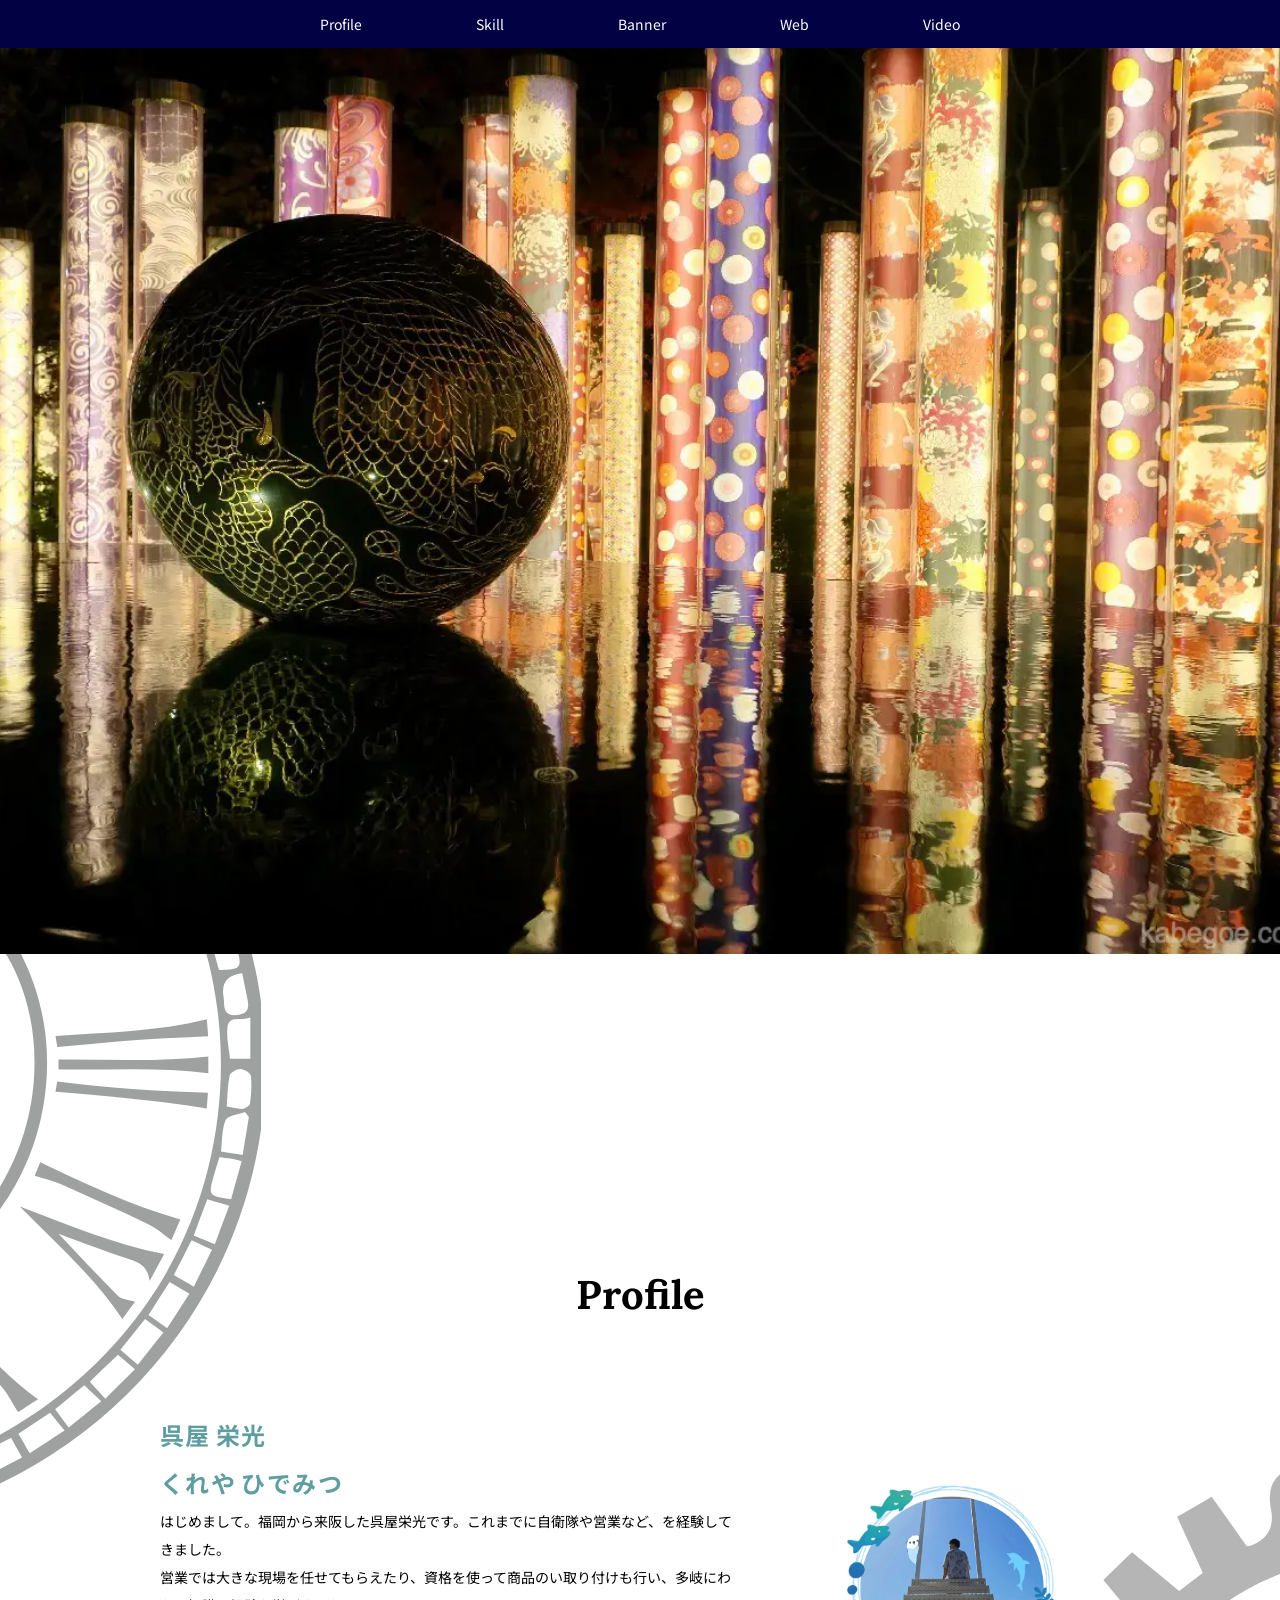
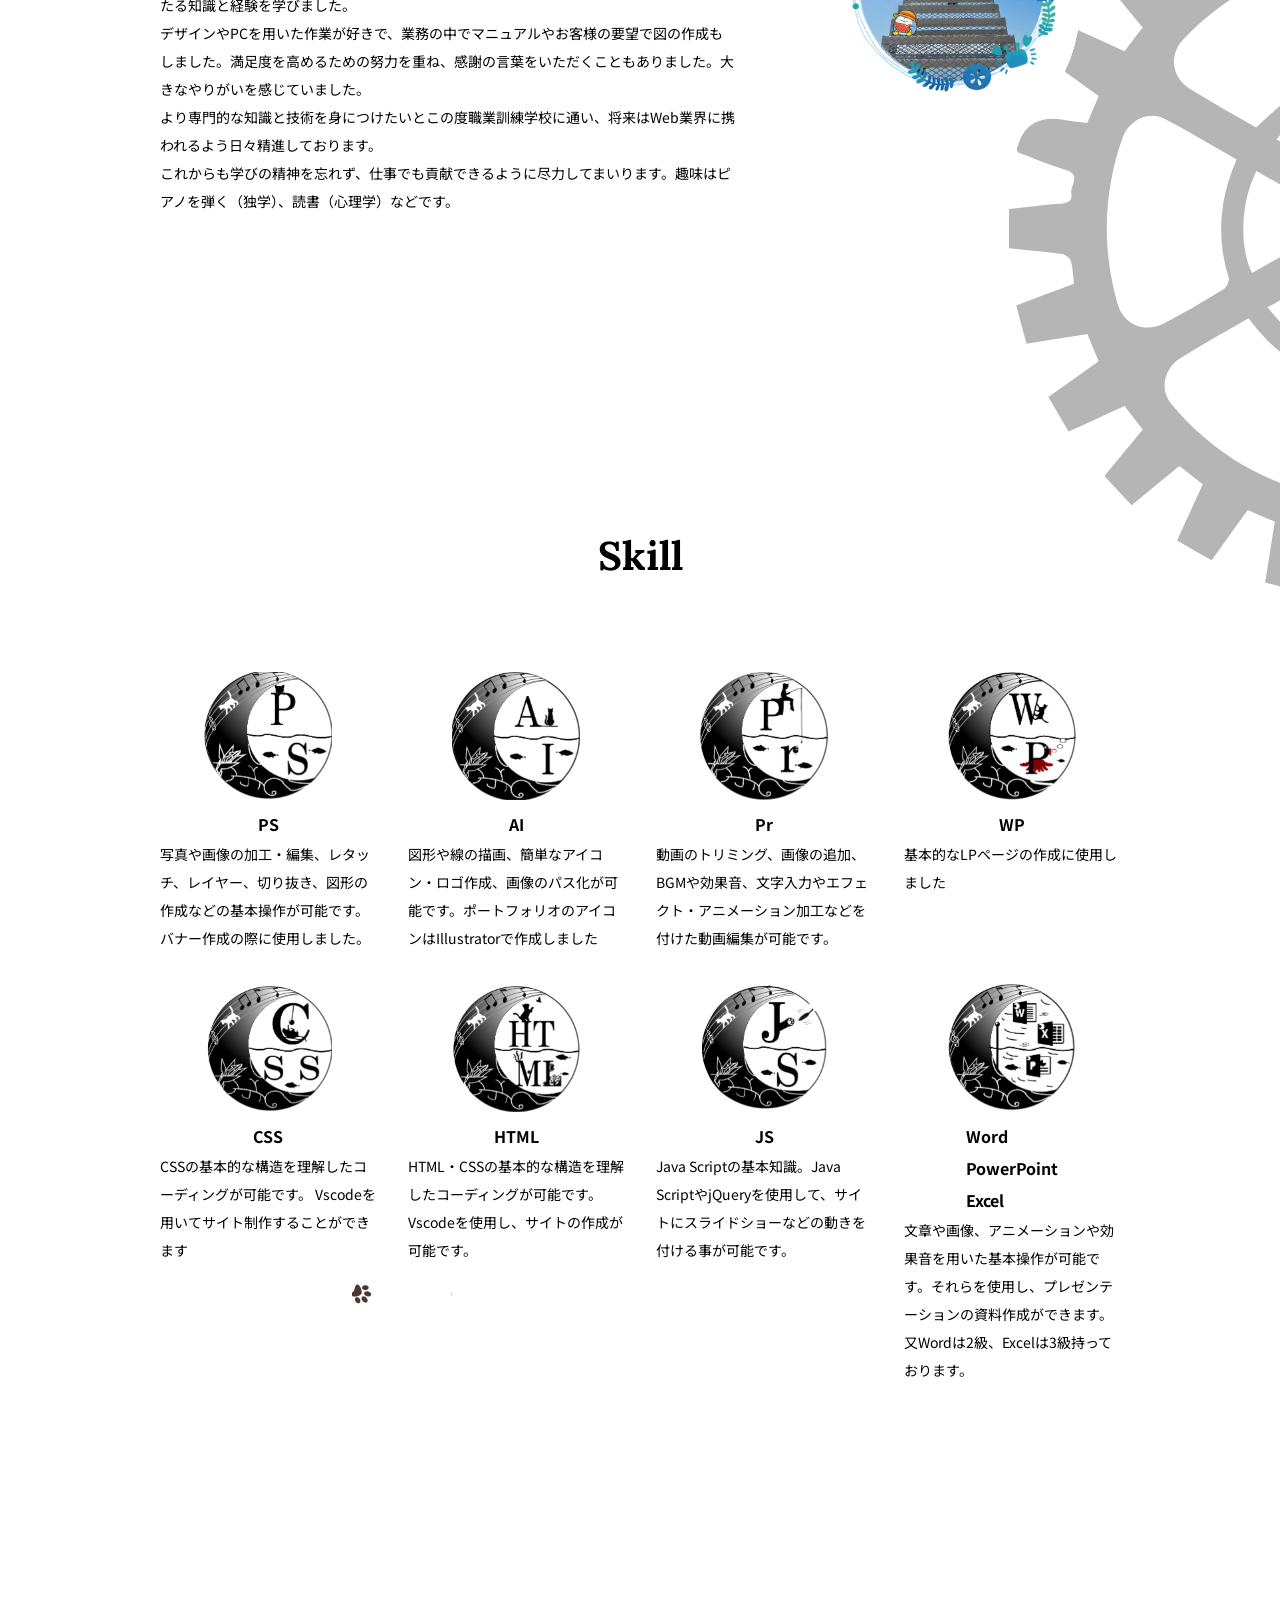
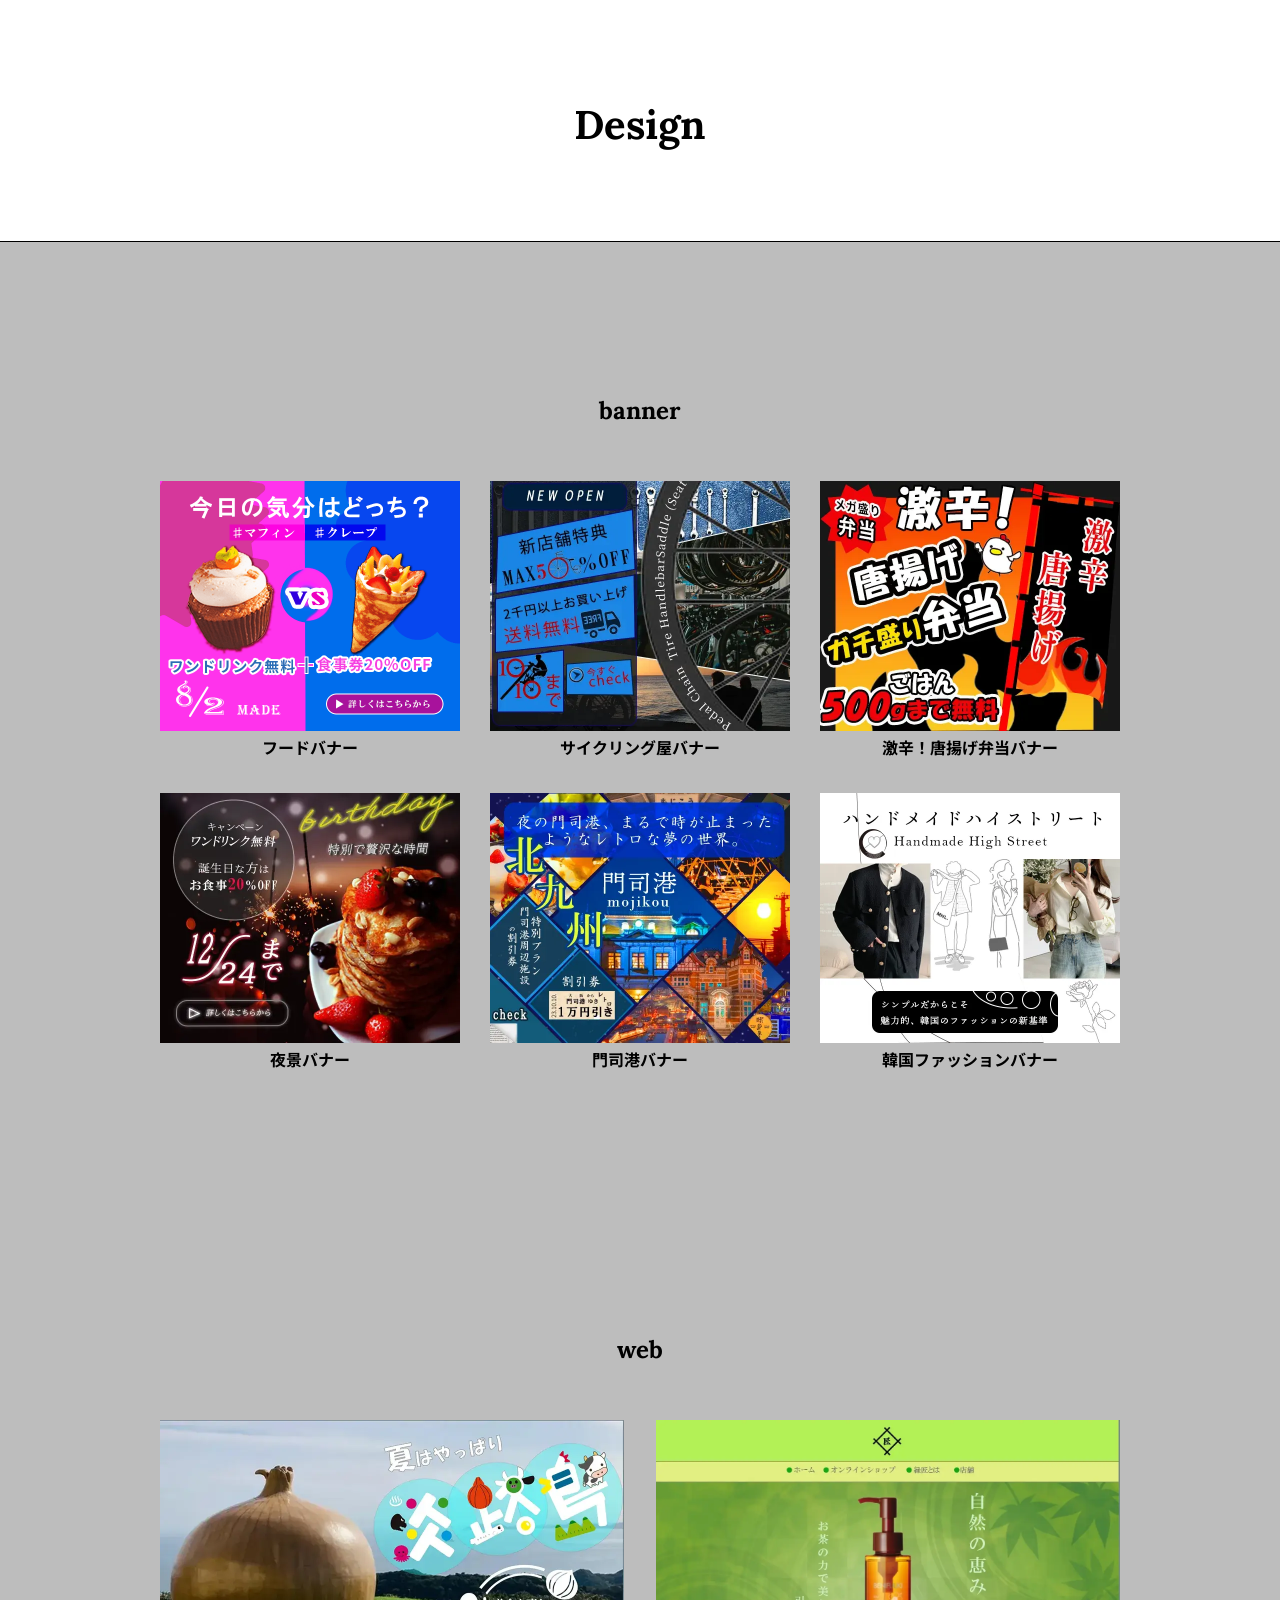
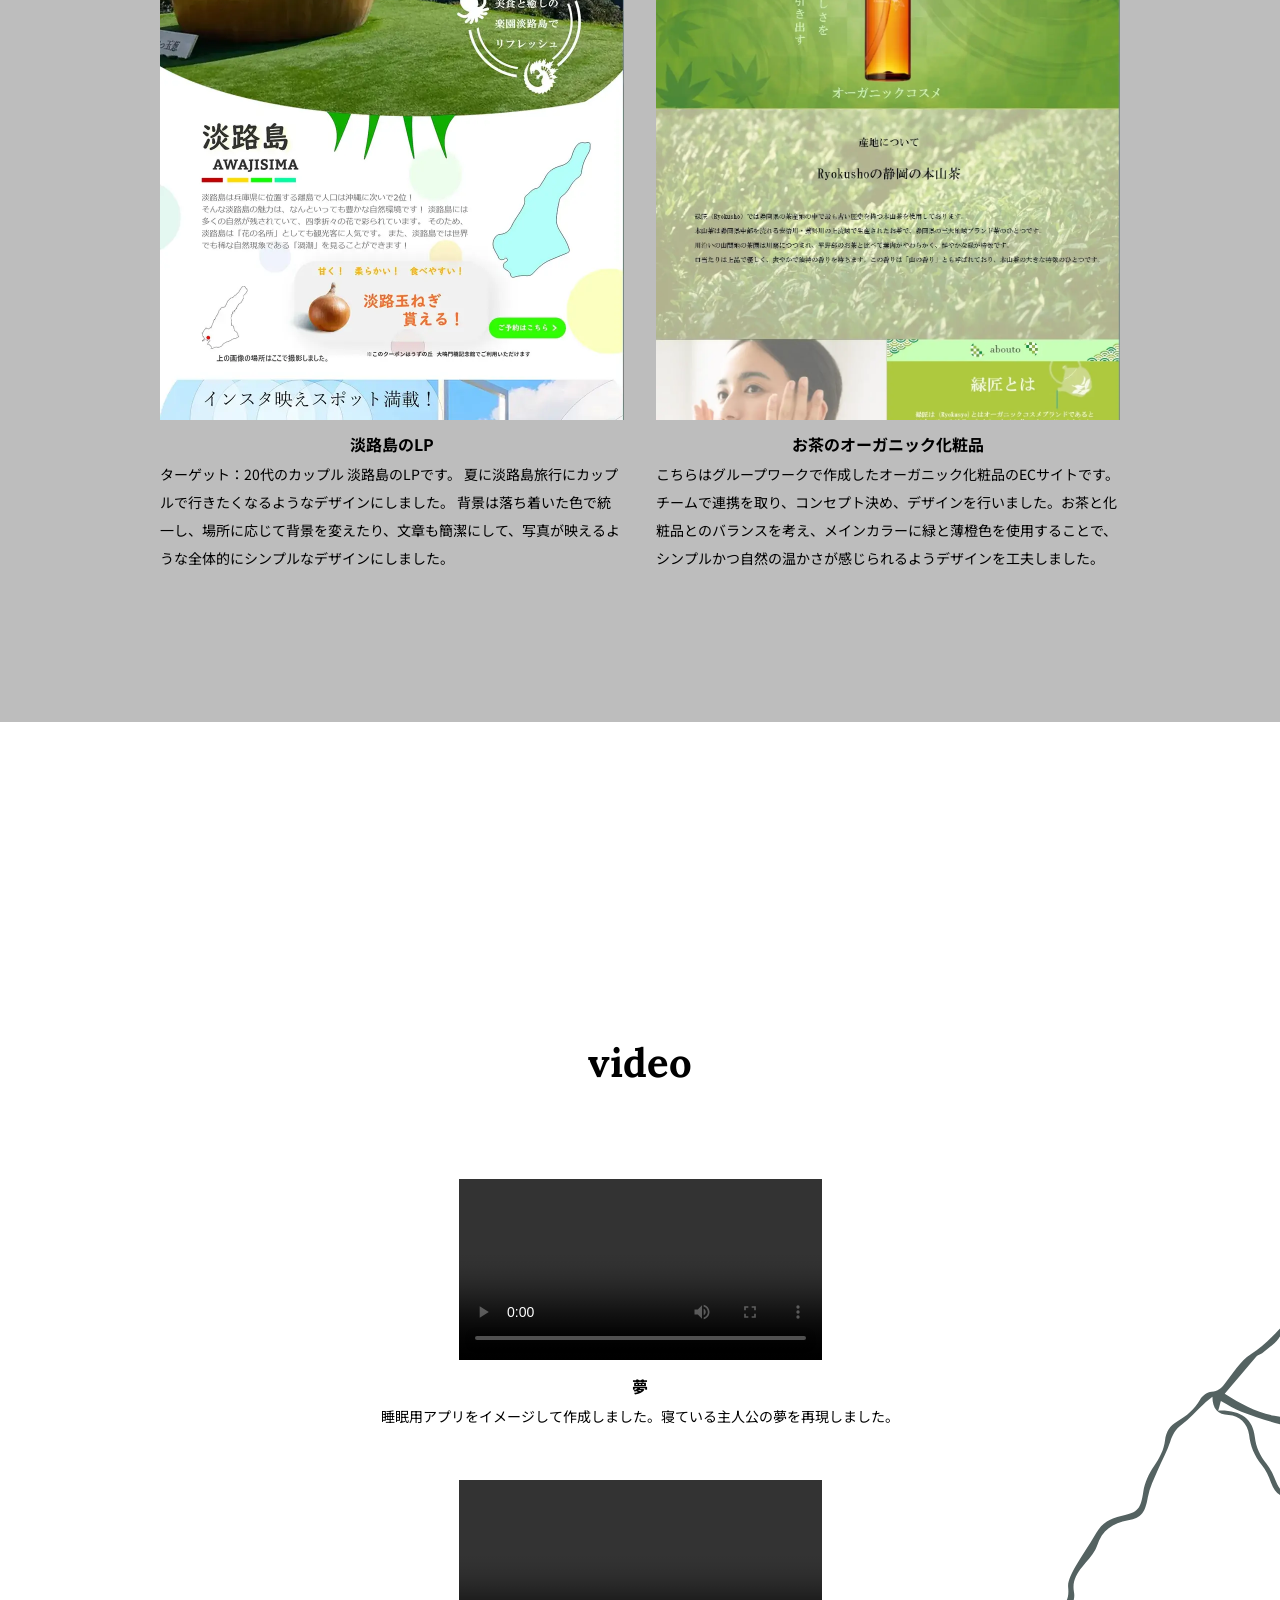
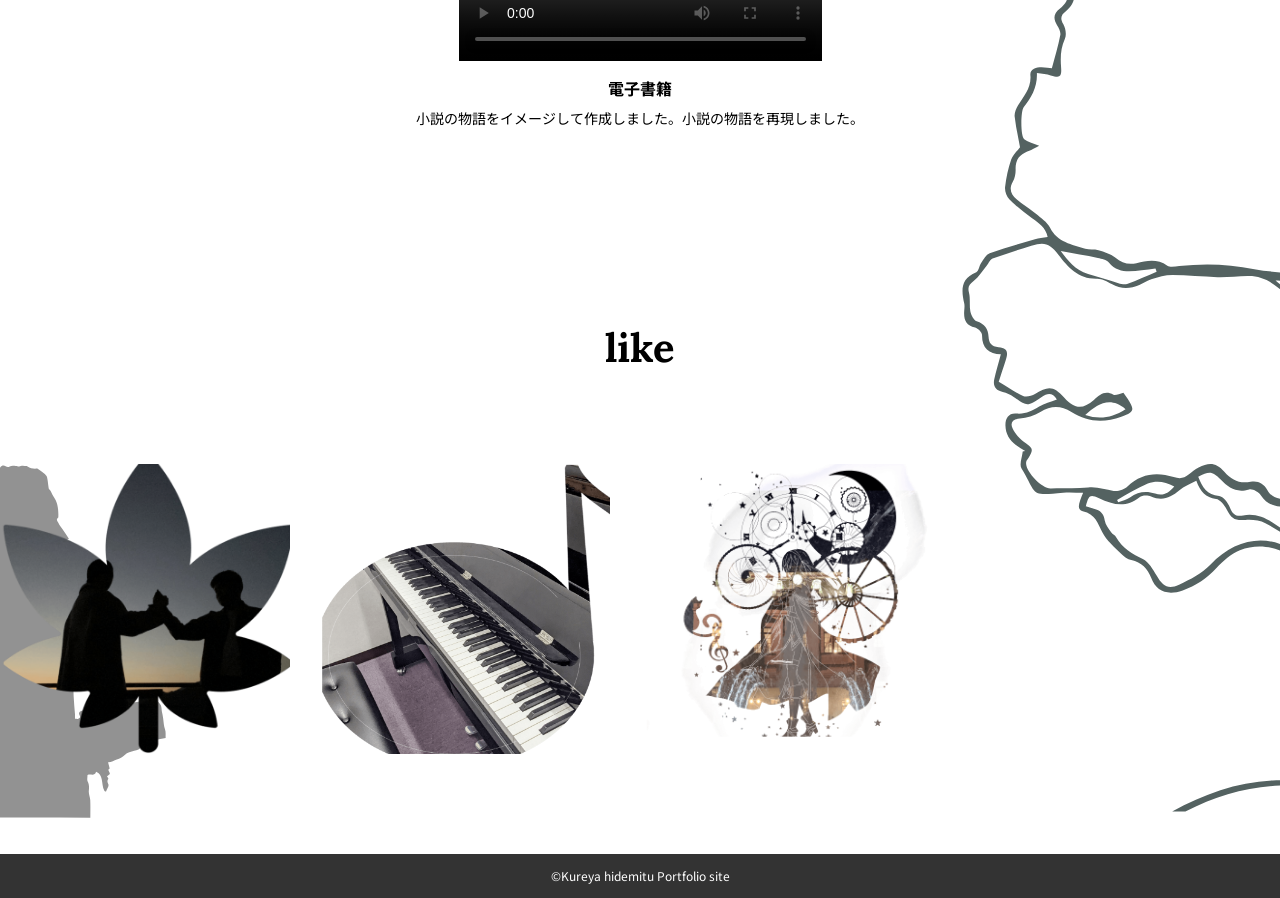
==== commit 6111c9e8: "Update index.html" ====
--- a/kureya-portfolio-site_240527/index.html
+++ b/kureya-portfolio-site_240527/index.html
@@ -461,7 +461,7 @@
     </footer>
 
     <!-- 背景のアニメーション2 -->
-    <script src="http://cdn.jsdelivr.net/particles.js/2.0.0/particles.min.js"></script>
+ <script src="https://cdn.jsdelivr.net/npm/particles.js@2.0.0/particles.min.js"></script>
     <!--自作のJS-->
 
     <!-- 猫の足跡のアニメーション -->
@@ -473,4 +473,4 @@
     <script src="https://cdnjs.cloudflare.com/ajax/libs/gsap/3.12.2/ScrollTrigger.min.js"></script>
 </body>
 
-</html>+</html>
